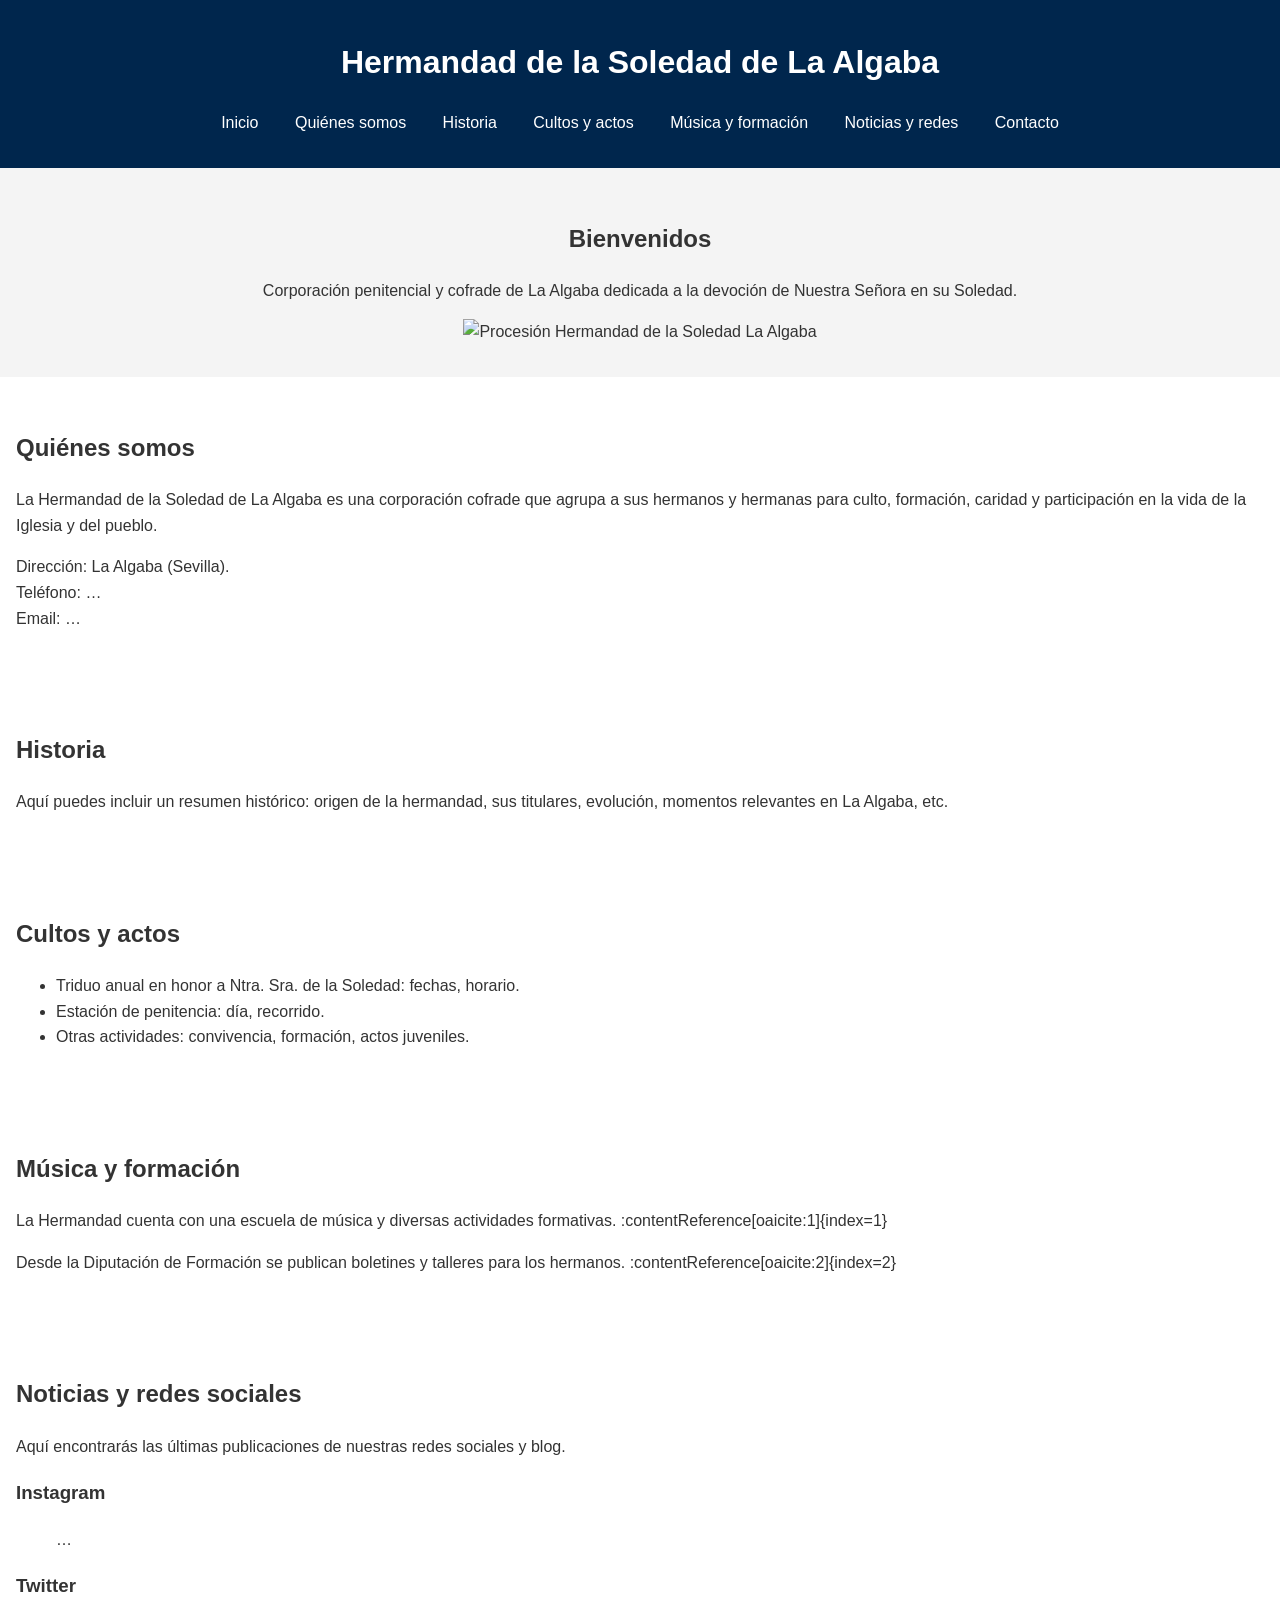
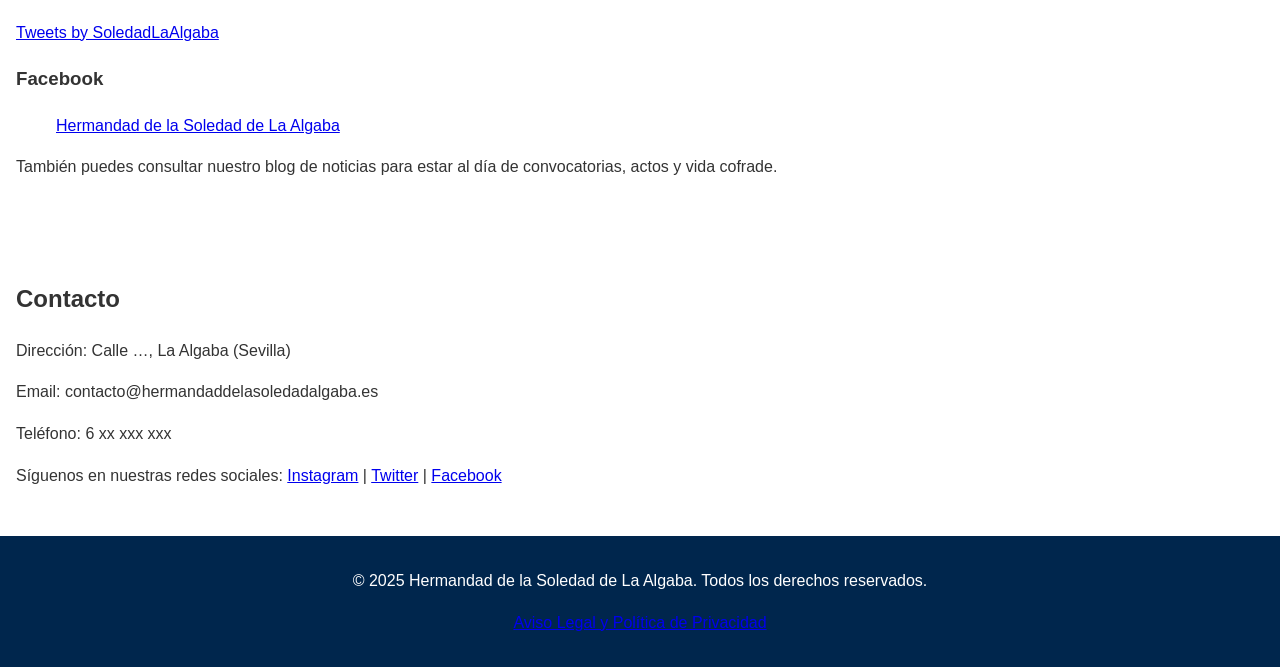
==== Web hermandad/index.html @ ee3588aa "Subo web" ====
<!DOCTYPE html>
<html lang="es">
<head>
  <meta charset="UTF-8">
  <meta name="viewport" content="width=device-width, initial-scale=1">
  <title>Hermandad de la Soledad de La Algaba</title>
  <link rel="stylesheet" href="css/style.css">
</head>
<body>
  <header class="site-header">
    <h1>Hermandad de la Soledad de La Algaba</h1>
    <nav>
      <ul>
        <li><a href="#inicio">Inicio</a></li>
        <li><a href="#quienes-somos">Quiénes somos</a></li>
        <li><a href="#historia">Historia</a></li>
        <li><a href="#cultos-actos">Cultos y actos</a></li>
        <li><a href="#musica-formacion">Música y formación</a></li>
        <li><a href="#noticias">Noticias y redes</a></li>
        <li><a href="#contacto">Contacto</a></li>
      </ul>
    </nav>
  </header>

  <section id="inicio" class="hero">
    <h2>Bienvenidos</h2>
    <p>Corporación penitencial y cofrade de La Algaba dedicada a la devoción de Nuestra Señora en su Soledad.</p>
    <div class="hero-image">
      <!-- Puedes usar una buena foto de la imagen o de la procesión -->
      <img src="imagen-hermandad.jpg" alt="Procesión Hermandad de la Soledad La Algaba">
    </div>
  </section>

  <section id="quienes-somos">
    <h2>Quiénes somos</h2>
    <p>La Hermandad de la Soledad de La Algaba es una corporación cofrade que agrupa a sus hermanos y hermanas para culto, formación, caridad y participación en la vida de la Iglesia y del pueblo.</p>
    <p>Dirección: La Algaba (Sevilla).<br>Teléfono: …<br>Email: …</p>
  </section>

  <section id="historia">
    <h2>Historia</h2>
    <p>Aquí puedes incluir un resumen histórico: origen de la hermandad, sus titulares, evolución, momentos relevantes en La Algaba, etc.</p>
  </section>

  <section id="cultos-actos">
    <h2>Cultos y actos</h2>
    <ul>
      <li>Triduo anual en honor a Ntra. Sra. de la Soledad: fechas, horario.</li>
      <li>Estación de penitencia: día, recorrido.</li>
      <li>Otras actividades: convivencia, formación, actos juveniles.</li>
    </ul>
  </section>

  <section id="musica-formacion">
    <h2>Música y formación</h2>
    <p>La Hermandad cuenta con una escuela de música y diversas actividades formativas. :contentReference[oaicite:1]{index=1}</p>
    <p>Desde la Diputación de Formación se publican boletines y talleres para los hermanos. :contentReference[oaicite:2]{index=2}</p>
  </section>

  <section id="noticias">
    <h2>Noticias y redes sociales</h2>
    <p>Aquí encontrarás las últimas publicaciones de nuestras redes sociales y blog.</p>
    <!-- Puedes incrustar un feed de Facebook, Instagram, Twitter -->
    <div class="social-feeds">
      <!-- Ejemplo de incrustación genérica -->
      <h3>Instagram</h3>
      <blockquote class="instagram-media" data-instgrm-permalink="https://www.instagram.com/…/">…</blockquote>
      <h3>Twitter</h3>
      <a class="twitter-timeline" href="https://twitter.com/SoledadLaAlgaba?ref_src=twsrc%5Etfw">Tweets by SoledadLaAlgaba</a>
      <h3>Facebook</h3>
      <div id="fb-root"></div>
      <div class="fb-page" data-href="https://www.facebook.com/…/" data-tabs="timeline" data-width="" data-height="" data-small-header="false" data-adapt-container-width="true" data-hide-cover="false" data-show-facepile="true"><blockquote cite="https://www.facebook.com/…/" class="fb-xfbml-parse-ignore"><a href="https://www.facebook.com/…/">Hermandad de la Soledad de La Algaba</a></blockquote></div>
    </div>
    <p>También puedes consultar nuestro blog de noticias para estar al día de convocatorias, actos y vida cofrade.</p>
  </section>

  <section id="contacto">
    <h2>Contacto</h2>
    <p>Dirección: Calle …, La Algaba (Sevilla)</p>
    <p>Email: contacto@hermandaddelasoledadalgaba.es</p>
    <p>Teléfono: 6 xx xxx xxx</p>
    <p>Síguenos en nuestras redes sociales: <a href="https://www.instagram.com/SoledadLaAlgaba">Instagram</a> | <a href="https://twitter.com/SoledadLaAlgaba">Twitter</a> | <a href="https://www.facebook.com/…">Facebook</a></p>
  </section>

  <footer class="site-footer">
    <p>© 2025 Hermandad de la Soledad de La Algaba. Todos los derechos reservados.</p>
    <p><a href="aviso-legal.html">Aviso Legal y Política de Privacidad</a></p>
  </footer>

  <script async src="https://platform.twitter.com/widgets.js" charset="utf-8"></script>
  <script async defer crossorigin="anonymous" src="https://connect.facebook.net/es_ES/sdk.js#xfbml=1&version=v16.0" nonce="…"></script>

</body>
</html>
---- Web hermandad/css/style.css ----
body {
  font-family: Arial, sans-serif;
  line-height: 1.6;
  margin: 0;
  padding: 0;
  color: #333;
}
.site-header {
  background: #00264d;
  color: white;
  padding: 1rem 0;
  text-align: center;
}
.site-header nav ul {
  list-style: none;
  padding: 0;
}
.site-header nav ul li {
  display: inline;
  margin: 0 1rem;
}
.site-header nav ul li a {
  color: white;
  text-decoration: none;
}
.hero {
  text-align: center;
  padding: 2rem 1rem;
  background: #f4f4f4;
}
.hero-image img {
  max-width: 100%;
  height: auto;
}
section {
  padding: 2rem 1rem;
}
.site-footer {
  background: #00264d;
  color: white;
  text-align: center;
  padding: 1rem;
}
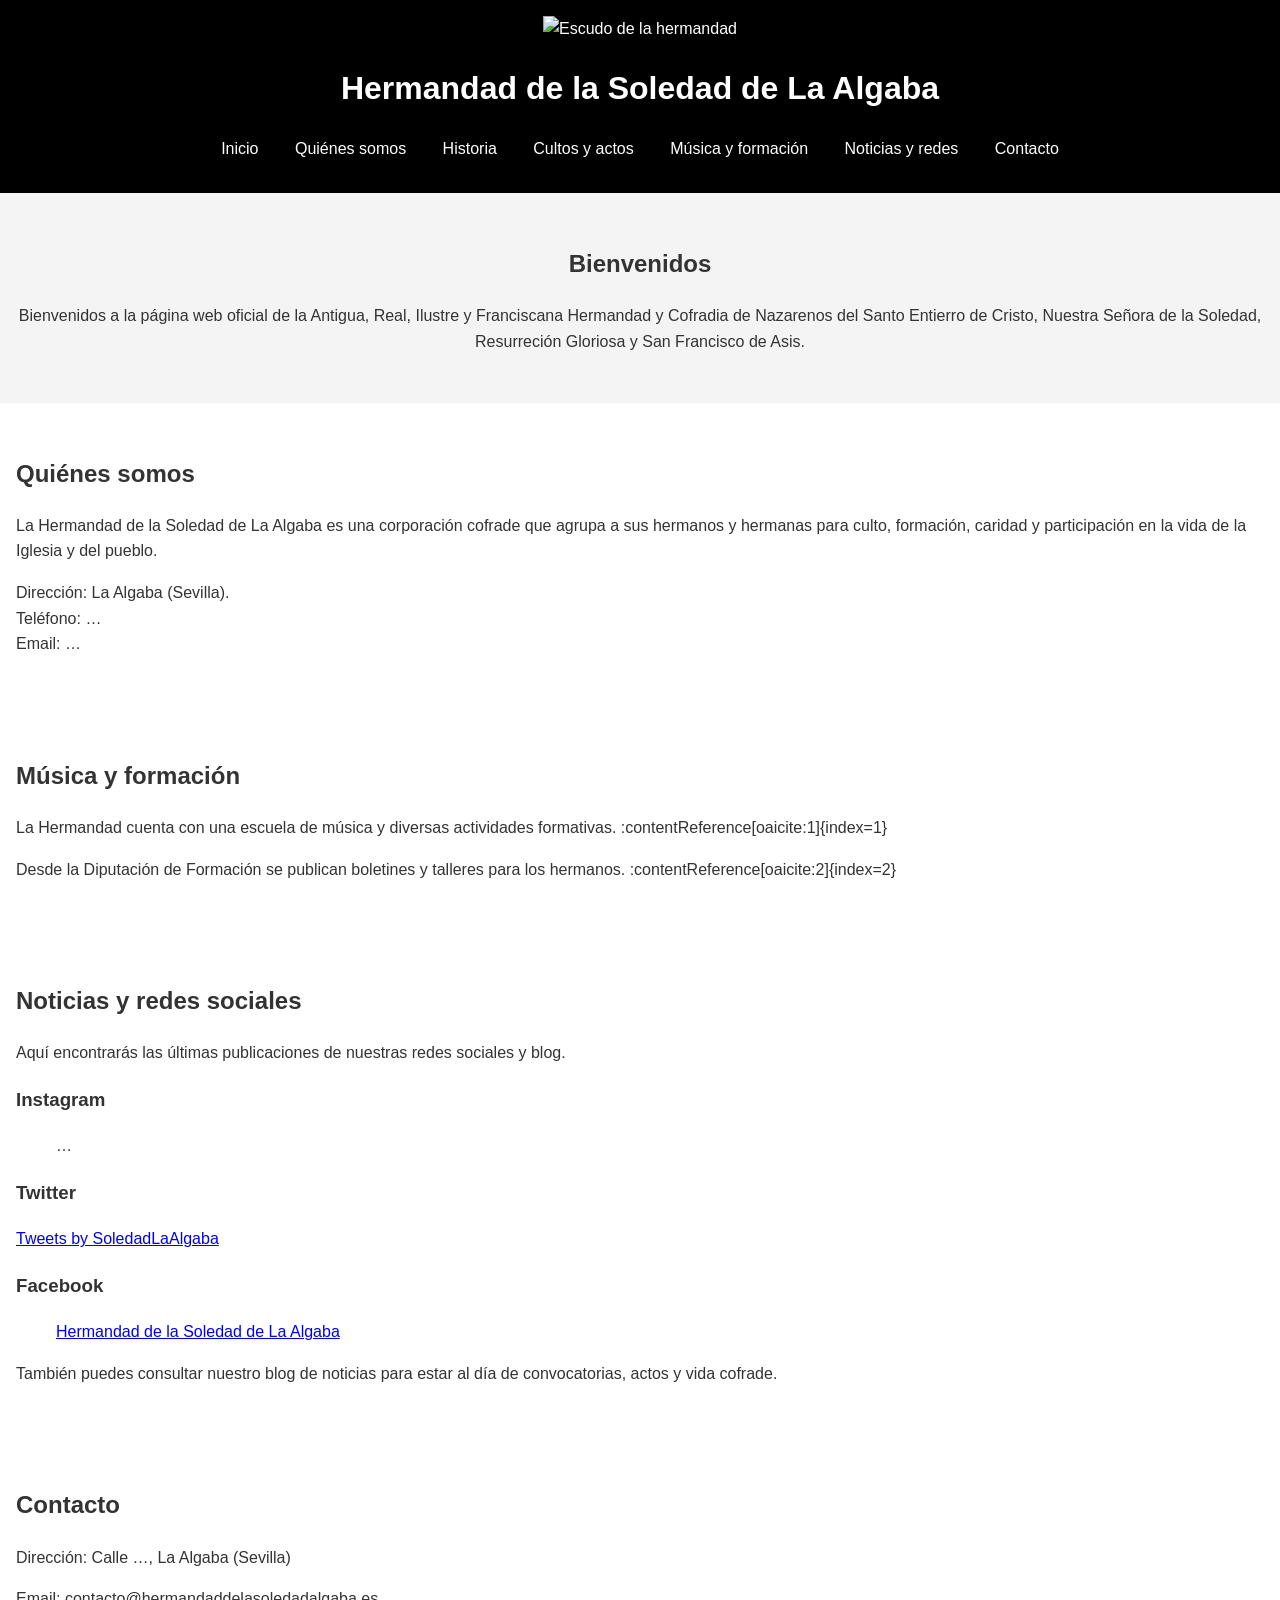
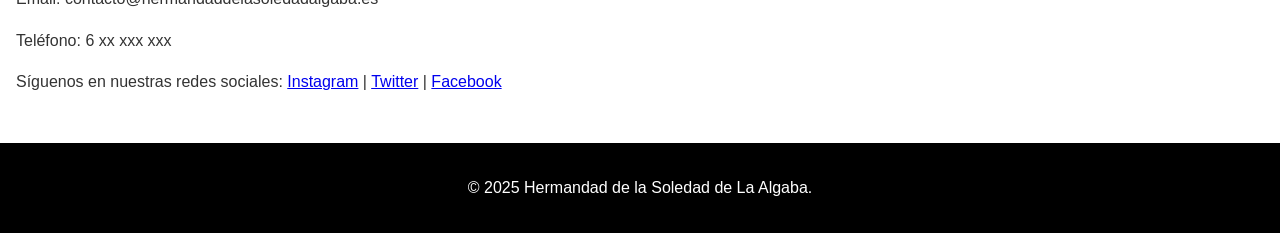
==== commit e9719ce3: "Subo web" ====
--- a/Web hermandad/index.html
+++ b/Web hermandad/index.html
@@ -8,13 +8,13 @@
 </head>
 <body>
   <header class="site-header">
-    <h1>Hermandad de la Soledad de La Algaba</h1>
+    <img src="images\Escudo.png" alt="Escudo de la hermandad" width="90" height="90"><h1>Hermandad de la Soledad de La Algaba</h1>
     <nav>
       <ul>
         <li><a href="#inicio">Inicio</a></li>
         <li><a href="#quienes-somos">Quiénes somos</a></li>
-        <li><a href="#historia">Historia</a></li>
-        <li><a href="#cultos-actos">Cultos y actos</a></li>
+        <li><a href="html/html1.html">Historia</a></li>
+        <li><a href="#html/html2.html">Cultos y actos</a></li>
         <li><a href="#musica-formacion">Música y formación</a></li>
         <li><a href="#noticias">Noticias y redes</a></li>
         <li><a href="#contacto">Contacto</a></li>
@@ -24,10 +24,8 @@
 
   <section id="inicio" class="hero">
     <h2>Bienvenidos</h2>
-    <p>Corporación penitencial y cofrade de La Algaba dedicada a la devoción de Nuestra Señora en su Soledad.</p>
+    <p>Bienvenidos a la página web oficial de la Antigua, Real, Ilustre y Franciscana Hermandad y Cofradia de Nazarenos del Santo Entierro de Cristo, Nuestra Señora de la Soledad, Resurreción Gloriosa y San Francisco de Asis.</p>
     <div class="hero-image">
-      <!-- Puedes usar una buena foto de la imagen o de la procesión -->
-      <img src="imagen-hermandad.jpg" alt="Procesión Hermandad de la Soledad La Algaba">
     </div>
   </section>
 
@@ -36,21 +34,6 @@
     <p>La Hermandad de la Soledad de La Algaba es una corporación cofrade que agrupa a sus hermanos y hermanas para culto, formación, caridad y participación en la vida de la Iglesia y del pueblo.</p>
     <p>Dirección: La Algaba (Sevilla).<br>Teléfono: …<br>Email: …</p>
   </section>
-
-  <section id="historia">
-    <h2>Historia</h2>
-    <p>Aquí puedes incluir un resumen histórico: origen de la hermandad, sus titulares, evolución, momentos relevantes en La Algaba, etc.</p>
-  </section>
-
-  <section id="cultos-actos">
-    <h2>Cultos y actos</h2>
-    <ul>
-      <li>Triduo anual en honor a Ntra. Sra. de la Soledad: fechas, horario.</li>
-      <li>Estación de penitencia: día, recorrido.</li>
-      <li>Otras actividades: convivencia, formación, actos juveniles.</li>
-    </ul>
-  </section>
-
   <section id="musica-formacion">
     <h2>Música y formación</h2>
     <p>La Hermandad cuenta con una escuela de música y diversas actividades formativas. :contentReference[oaicite:1]{index=1}</p>
@@ -83,8 +66,7 @@
   </section>
 
   <footer class="site-footer">
-    <p>© 2025 Hermandad de la Soledad de La Algaba. Todos los derechos reservados.</p>
-    <p><a href="aviso-legal.html">Aviso Legal y Política de Privacidad</a></p>
+    <p>© 2025 Hermandad de la Soledad de La Algaba.</p>
   </footer>
 
   <script async src="https://platform.twitter.com/widgets.js" charset="utf-8"></script>
--- a/Web hermandad/css/style.css
+++ b/Web hermandad/css/style.css
@@ -6,7 +6,7 @@
   color: #333;
 }
 .site-header {
-  background: #00264d;
+  background: #000000;
   color: white;
   padding: 1rem 0;
   text-align: center;
@@ -36,8 +36,9 @@
   padding: 2rem 1rem;
 }
 .site-footer {
-  background: #00264d;
+  background: #000000;
   color: white;
   text-align: center;
   padding: 1rem;
 }
+
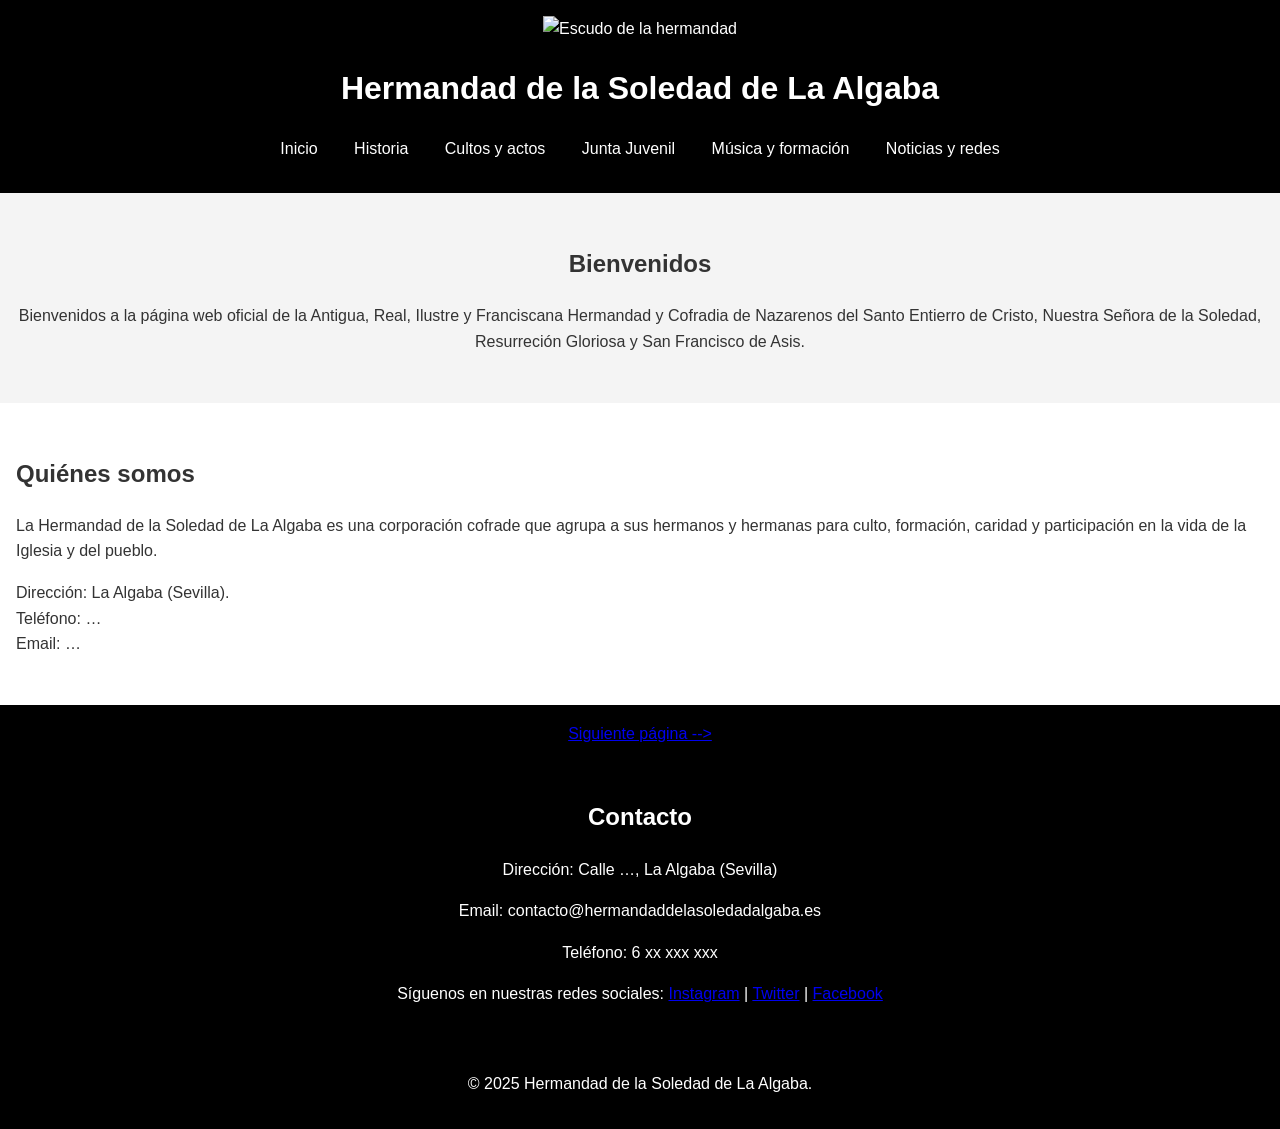
==== commit 26e3a10c: "Subo web" ====
--- a/Web hermandad/index.html
+++ b/Web hermandad/index.html
@@ -12,12 +12,11 @@
     <nav>
       <ul>
         <li><a href="#inicio">Inicio</a></li>
-        <li><a href="#quienes-somos">Quiénes somos</a></li>
         <li><a href="html/html1.html">Historia</a></li>
-        <li><a href="#html/html2.html">Cultos y actos</a></li>
-        <li><a href="#musica-formacion">Música y formación</a></li>
-        <li><a href="#noticias">Noticias y redes</a></li>
-        <li><a href="#contacto">Contacto</a></li>
+        <li><a href="html/html2.html">Cultos y actos</a></li>
+		<li><a href="html/html3.html">Junta Juvenil</a></li>
+        <li><a href="html/html4.html">Música y formación</a></li>
+        <li><a href="html/html5.html">Noticias y redes</a></li>
       </ul>
     </nav>
   </header>
@@ -34,29 +33,8 @@
     <p>La Hermandad de la Soledad de La Algaba es una corporación cofrade que agrupa a sus hermanos y hermanas para culto, formación, caridad y participación en la vida de la Iglesia y del pueblo.</p>
     <p>Dirección: La Algaba (Sevilla).<br>Teléfono: …<br>Email: …</p>
   </section>
-  <section id="musica-formacion">
-    <h2>Música y formación</h2>
-    <p>La Hermandad cuenta con una escuela de música y diversas actividades formativas. :contentReference[oaicite:1]{index=1}</p>
-    <p>Desde la Diputación de Formación se publican boletines y talleres para los hermanos. :contentReference[oaicite:2]{index=2}</p>
-  </section>
-
-  <section id="noticias">
-    <h2>Noticias y redes sociales</h2>
-    <p>Aquí encontrarás las últimas publicaciones de nuestras redes sociales y blog.</p>
-    <!-- Puedes incrustar un feed de Facebook, Instagram, Twitter -->
-    <div class="social-feeds">
-      <!-- Ejemplo de incrustación genérica -->
-      <h3>Instagram</h3>
-      <blockquote class="instagram-media" data-instgrm-permalink="https://www.instagram.com/…/">…</blockquote>
-      <h3>Twitter</h3>
-      <a class="twitter-timeline" href="https://twitter.com/SoledadLaAlgaba?ref_src=twsrc%5Etfw">Tweets by SoledadLaAlgaba</a>
-      <h3>Facebook</h3>
-      <div id="fb-root"></div>
-      <div class="fb-page" data-href="https://www.facebook.com/…/" data-tabs="timeline" data-width="" data-height="" data-small-header="false" data-adapt-container-width="true" data-hide-cover="false" data-show-facepile="true"><blockquote cite="https://www.facebook.com/…/" class="fb-xfbml-parse-ignore"><a href="https://www.facebook.com/…/">Hermandad de la Soledad de La Algaba</a></blockquote></div>
-    </div>
-    <p>También puedes consultar nuestro blog de noticias para estar al día de convocatorias, actos y vida cofrade.</p>
-  </section>
-
+  <footer class="site-footer">
+  <a href="html\html1.html">Siguiente página --></a>
   <section id="contacto">
     <h2>Contacto</h2>
     <p>Dirección: Calle …, La Algaba (Sevilla)</p>
@@ -64,8 +42,6 @@
     <p>Teléfono: 6 xx xxx xxx</p>
     <p>Síguenos en nuestras redes sociales: <a href="https://www.instagram.com/SoledadLaAlgaba">Instagram</a> | <a href="https://twitter.com/SoledadLaAlgaba">Twitter</a> | <a href="https://www.facebook.com/…">Facebook</a></p>
   </section>
-
-  <footer class="site-footer">
     <p>© 2025 Hermandad de la Soledad de La Algaba.</p>
   </footer>
 
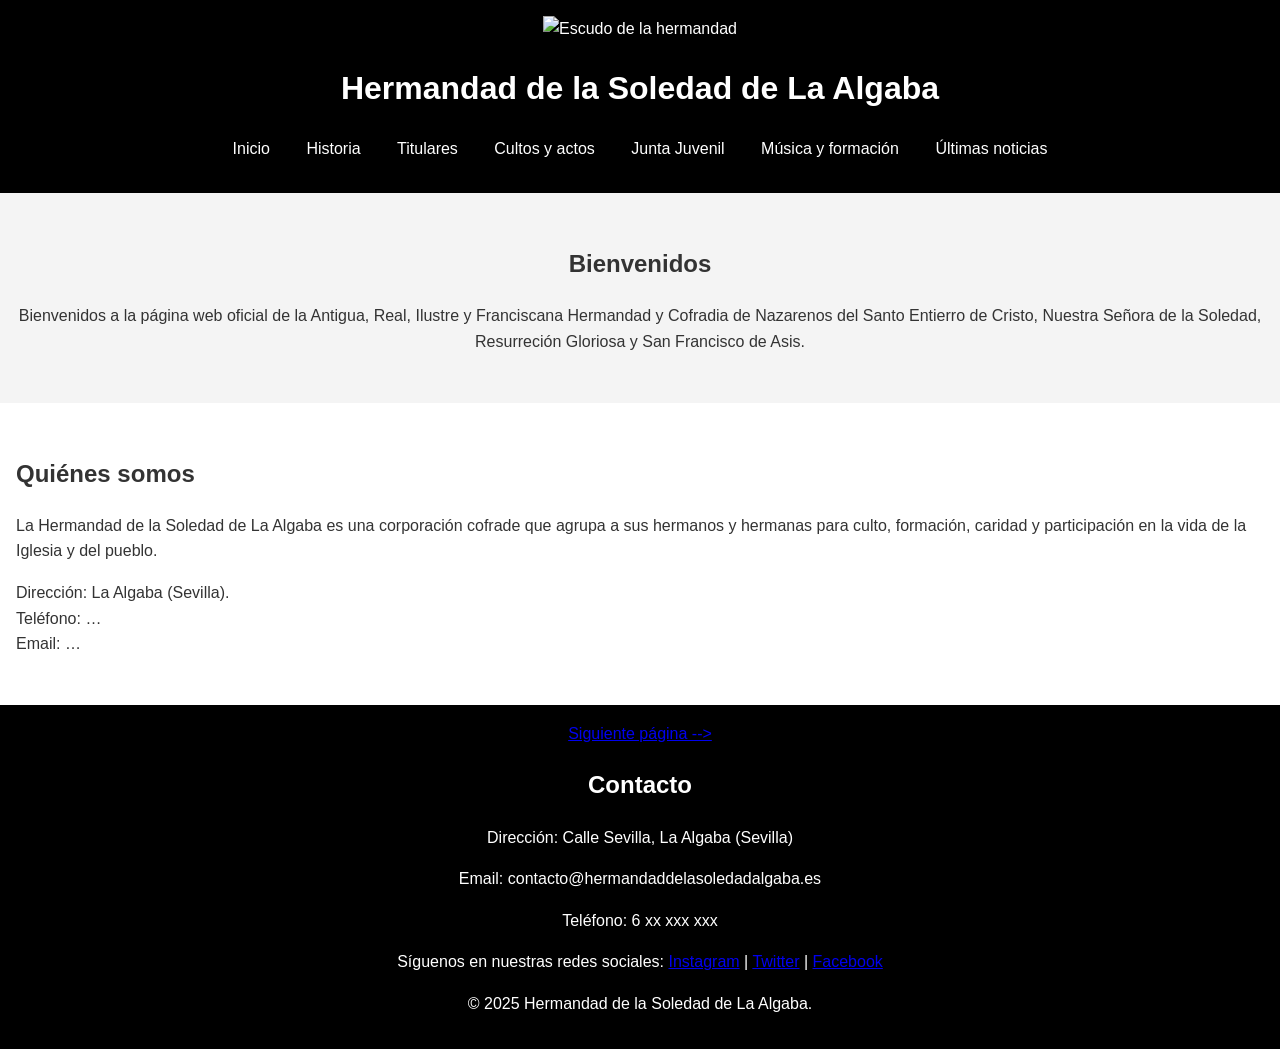
==== commit 53c81532: "Subo web" ====
--- a/Web hermandad/index.html
+++ b/Web hermandad/index.html
@@ -8,15 +8,16 @@
 </head>
 <body>
   <header class="site-header">
-    <img src="images\Escudo.png" alt="Escudo de la hermandad" width="90" height="90"><h1>Hermandad de la Soledad de La Algaba</h1>
+    <img src="images\Escudo2.png" alt="Escudo de la hermandad" width="90" height="90"><h1>Hermandad de la Soledad de La Algaba</h1>
     <nav>
       <ul>
         <li><a href="#inicio">Inicio</a></li>
         <li><a href="html/html1.html">Historia</a></li>
-        <li><a href="html/html2.html">Cultos y actos</a></li>
-		<li><a href="html/html3.html">Junta Juvenil</a></li>
-        <li><a href="html/html4.html">Música y formación</a></li>
-        <li><a href="html/html5.html">Noticias y redes</a></li>
+		<li><a href="html/html2.html">Titulares</a></li>
+        <li><a href="html/html3.html">Cultos y actos</a></li>
+		<li><a href="html/html4.html">Junta Juvenil</a></li>
+        <li><a href="html/html5.html">Música y formación</a></li>
+        <li><a href="html/html6.html">Últimas noticias</a></li>
       </ul>
     </nav>
   </header>
@@ -34,14 +35,12 @@
     <p>Dirección: La Algaba (Sevilla).<br>Teléfono: …<br>Email: …</p>
   </section>
   <footer class="site-footer">
-  <a href="html\html1.html">Siguiente página --></a>
-  <section id="contacto">
+  <div><a href="html\html1.html">Siguiente página --></a></div>
     <h2>Contacto</h2>
-    <p>Dirección: Calle …, La Algaba (Sevilla)</p>
+    <p>Dirección: Calle Sevilla, La Algaba (Sevilla)</p>
     <p>Email: contacto@hermandaddelasoledadalgaba.es</p>
     <p>Teléfono: 6 xx xxx xxx</p>
     <p>Síguenos en nuestras redes sociales: <a href="https://www.instagram.com/SoledadLaAlgaba">Instagram</a> | <a href="https://twitter.com/SoledadLaAlgaba">Twitter</a> | <a href="https://www.facebook.com/…">Facebook</a></p>
-  </section>
     <p>© 2025 Hermandad de la Soledad de La Algaba.</p>
   </footer>
 
--- a/Web hermandad/css/style.css
+++ b/Web hermandad/css/style.css
@@ -42,3 +42,4 @@
   padding: 1rem;
 }
 
+
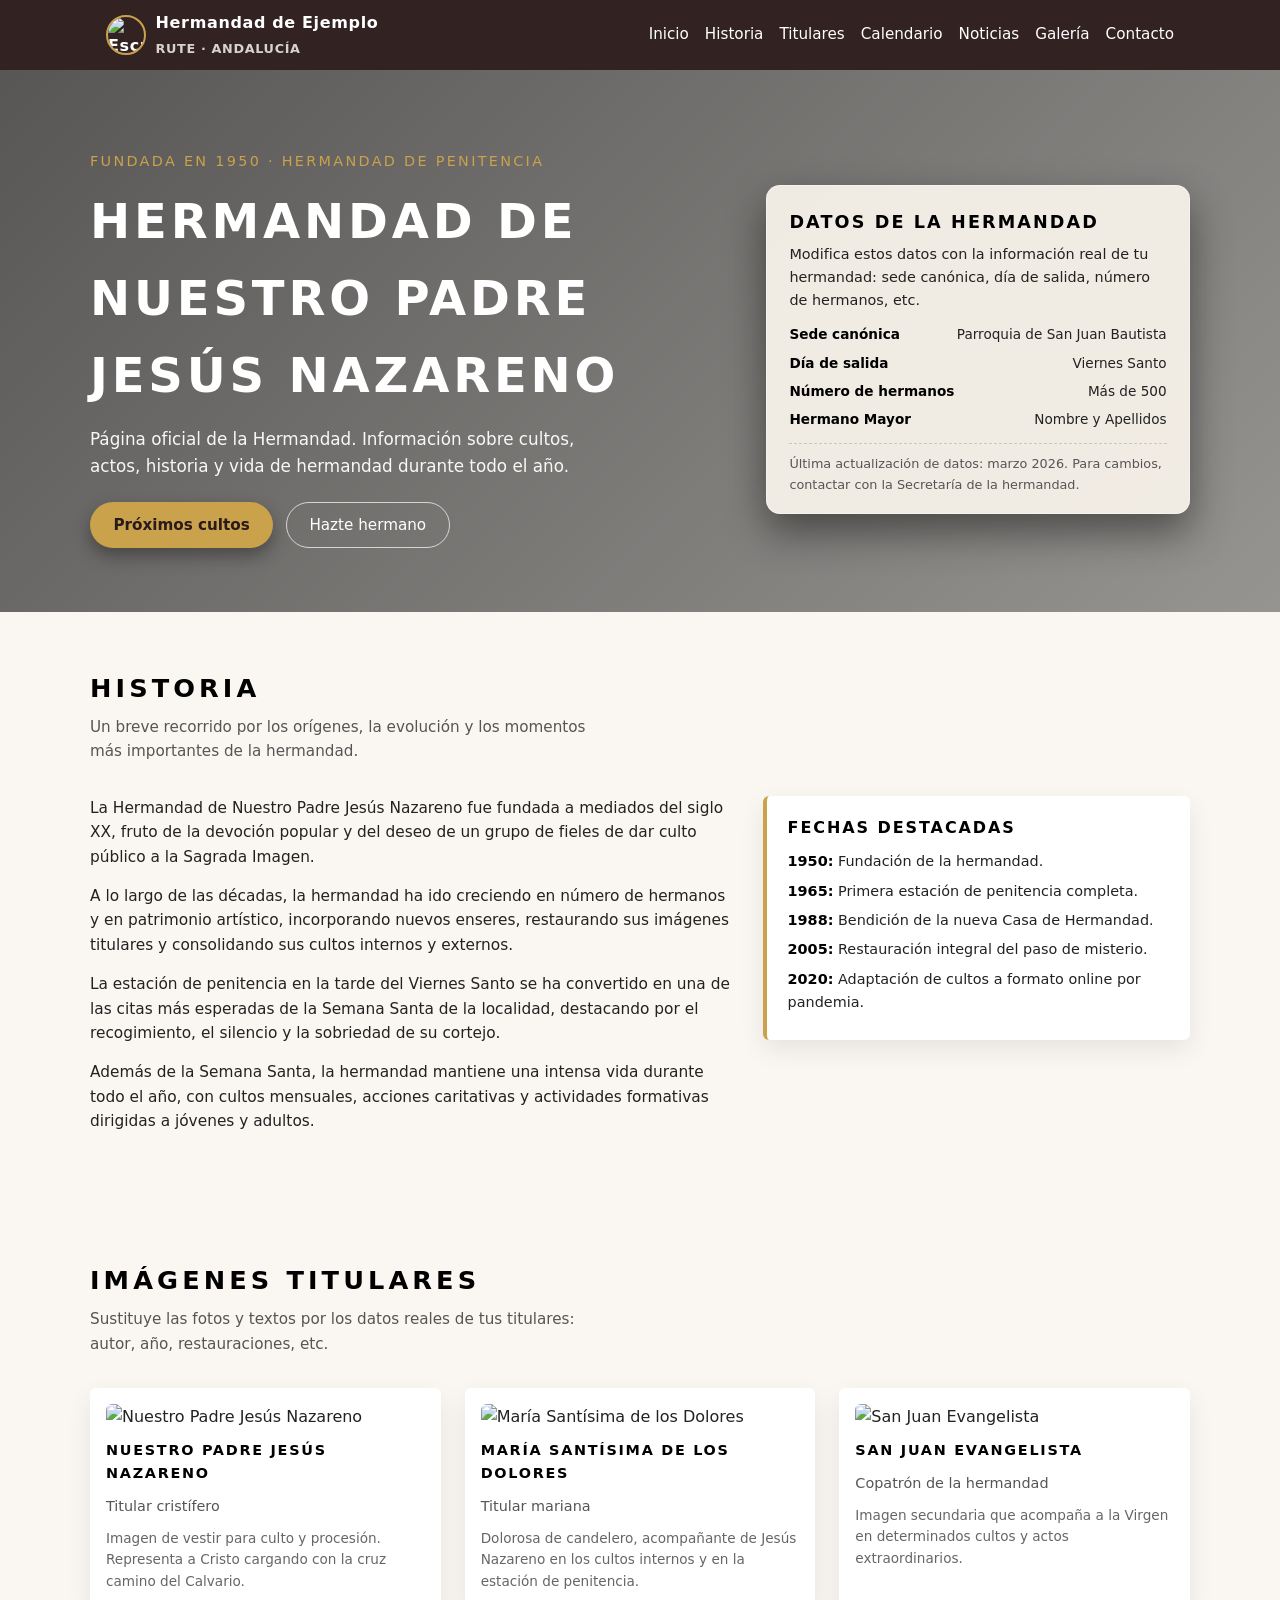
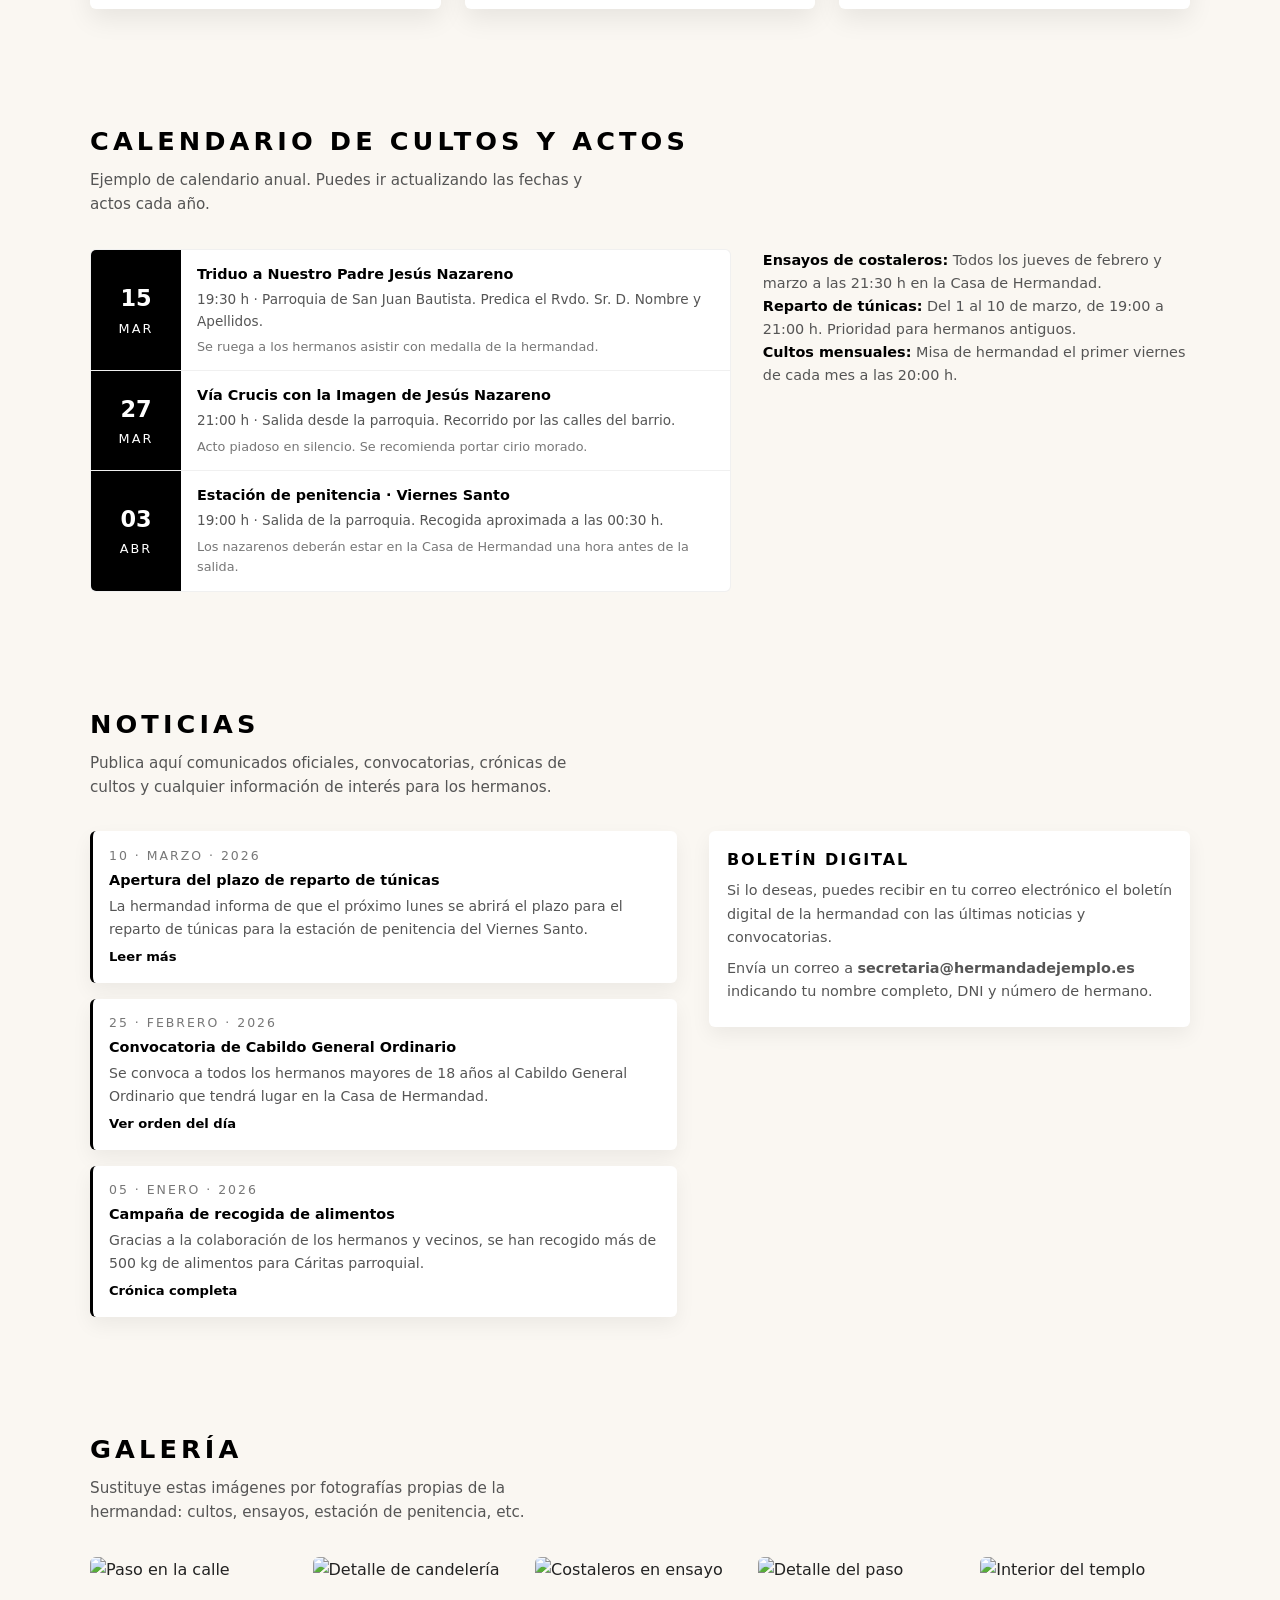
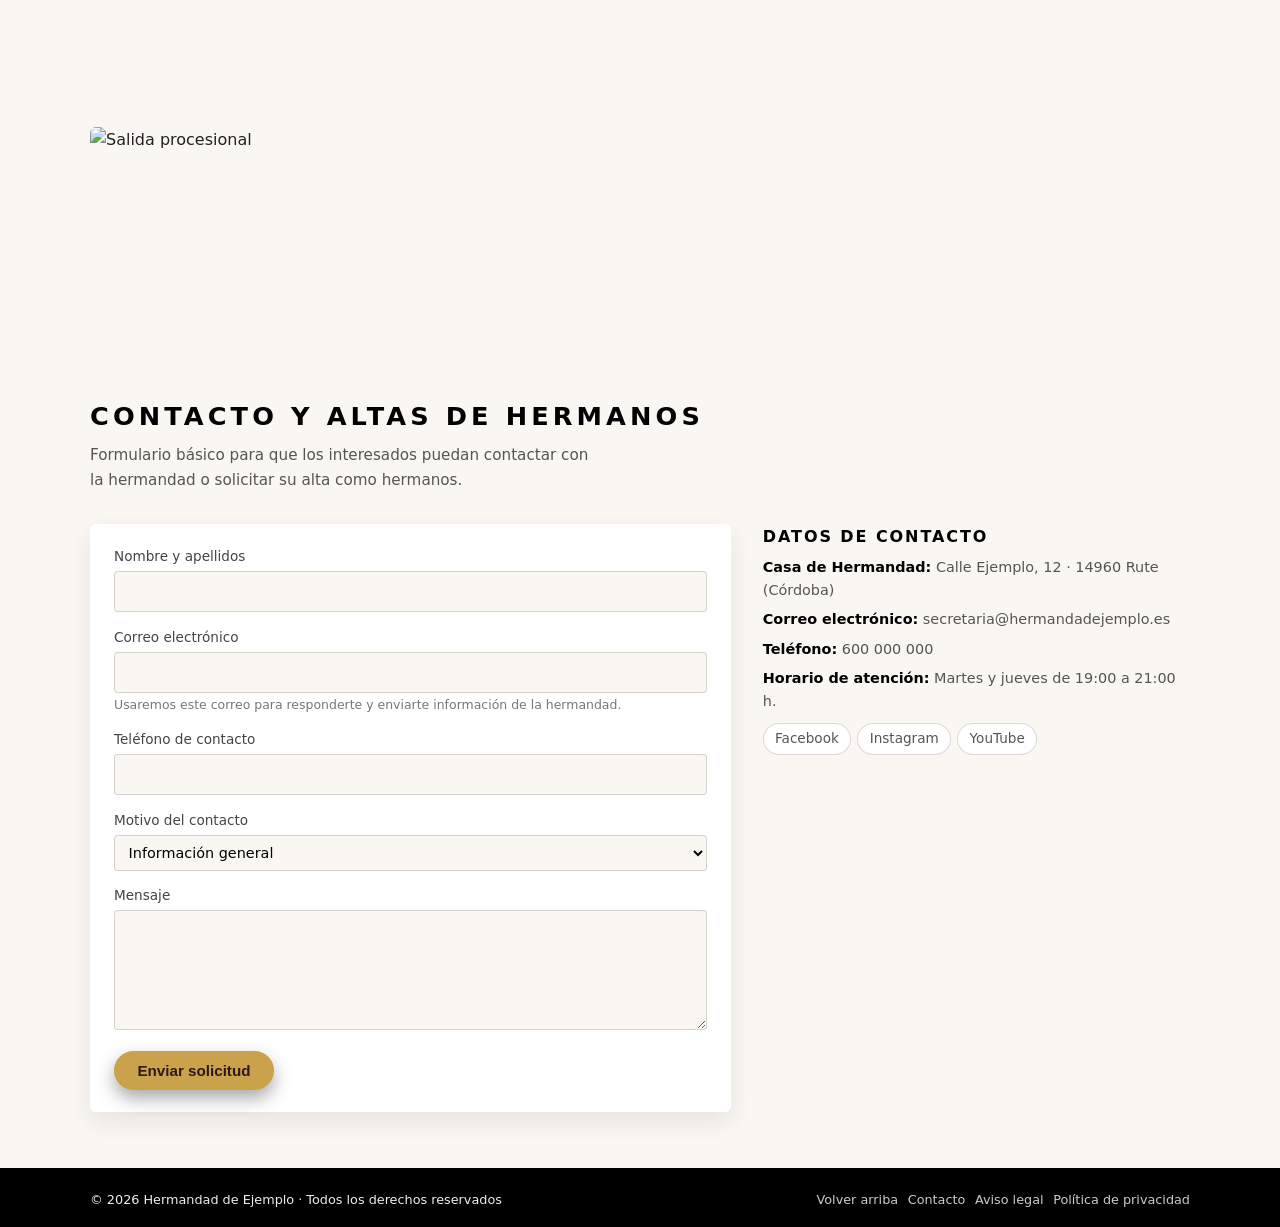
==== commit 82bb10a4: "Web hermandad" ====
--- a/Web hermandad/index.html
+++ b/Web hermandad/index.html
@@ -1,51 +1,449 @@
 <!DOCTYPE html>
 <html lang="es">
 <head>
-  <meta charset="UTF-8">
-  <meta name="viewport" content="width=device-width, initial-scale=1">
-  <title>Hermandad de la Soledad de La Algaba</title>
+  <meta charset="UTF-8" />
+  <title>Hermandad de Ejemplo</title>
+  <meta name="viewport" content="width=device-width, initial-scale=1" />
+  <meta name="description" content="Página oficial de la Hermandad de Ejemplo" />
   <link rel="stylesheet" href="css/style.css">
 </head>
 <body>
-  <header class="site-header">
-    <img src="images\Escudo2.png" alt="Escudo de la hermandad" width="90" height="90"><h1>Hermandad de la Soledad de La Algaba</h1>
-    <nav>
-      <ul>
-        <li><a href="#inicio">Inicio</a></li>
-        <li><a href="html/html1.html">Historia</a></li>
-		<li><a href="html/html2.html">Titulares</a></li>
-        <li><a href="html/html3.html">Cultos y actos</a></li>
-		<li><a href="html/html4.html">Junta Juvenil</a></li>
-        <li><a href="html/html5.html">Música y formación</a></li>
-        <li><a href="html/html6.html">Últimas noticias</a></li>
-      </ul>
+  <!-- CABECERA -->
+  <header>
+    <nav class="nav">
+      <div class="nav-logo">
+        <!-- Sustituye la imagen por el escudo de la hermandad -->
+        <img
+          src="https://images.pexels.com/photos/220444/pexels-photo-220444.jpeg?auto=compress&cs=tinysrgb&w=400"
+          alt="Escudo Hermandad"
+        />
+        <div>
+          <div>Hermandad de Ejemplo</div>
+          <span>Rute · Andalucía</span>
+        </div>
+      </div>
+      <div class="nav-links" id="navLinks">
+        <a href="#inicio">Inicio</a>
+        <a href="#historia">Historia</a>
+        <a href="#titulares">Titulares</a>
+        <a href="#calendario">Calendario</a>
+        <a href="#noticias">Noticias</a>
+        <a href="#galeria">Galería</a>
+        <a href="#contacto">Contacto</a>
+      </div>
+      <button class="nav-toggle" id="navToggle" aria-label="Abrir menú">
+        <span></span><span></span><span></span>
+      </button>
     </nav>
   </header>
 
-  <section id="inicio" class="hero">
-    <h2>Bienvenidos</h2>
-    <p>Bienvenidos a la página web oficial de la Antigua, Real, Ilustre y Franciscana Hermandad y Cofradia de Nazarenos del Santo Entierro de Cristo, Nuestra Señora de la Soledad, Resurreción Gloriosa y San Francisco de Asis.</p>
-    <div class="hero-image">
+  <!-- HERO -->
+  <main id="inicio">
+    <section class="hero">
+      <div class="hero-inner">
+        <div>
+          <div class="hero-meta">Fundada en 1950 · Hermandad de Penitencia</div>
+          <h1 class="hero-title">Hermandad de Nuestro Padre Jesús Nazareno</h1>
+          <p class="hero-subtitle">
+            Página oficial de la Hermandad. Información sobre cultos, actos, historia y vida de hermandad
+            durante todo el año.
+          </p>
+          <div class="hero-buttons">
+            <a href="#calendario" class="btn btn-primary">
+              Próximos cultos
+            </a>
+            <a href="#contacto" class="btn btn-outline">
+              Hazte hermano
+            </a>
+          </div>
+        </div>
+        <aside class="hero-card" aria-label="Datos principales de la hermandad">
+          <h3>Datos de la hermandad</h3>
+          <p>
+            Modifica estos datos con la información real de tu hermandad: sede canónica, día de salida,
+            número de hermanos, etc.
+          </p>
+          <div class="hero-card-row">
+            <div class="hero-card-label">Sede canónica</div>
+            <div class="hero-card-value">Parroquia de San Juan Bautista</div>
+          </div>
+          <div class="hero-card-row">
+            <div class="hero-card-label">Día de salida</div>
+            <div class="hero-card-value">Viernes Santo</div>
+          </div>
+          <div class="hero-card-row">
+            <div class="hero-card-label">Número de hermanos</div>
+            <div class="hero-card-value">Más de 500</div>
+          </div>
+          <div class="hero-card-row">
+            <div class="hero-card-label">Hermano Mayor</div>
+            <div class="hero-card-value">Nombre y Apellidos</div>
+          </div>
+          <div class="hero-card-footer">
+            Última actualización de datos: marzo 2026. Para cambios, contactar con la Secretaría de la
+            hermandad.
+          </div>
+        </aside>
+      </div>
+    </section>
+
+    <!-- HISTORIA -->
+    <section id="historia">
+      <div class="section-inner">
+        <h2 class="section-title">Historia</h2>
+        <p class="section-subtitle">
+          Un breve recorrido por los orígenes, la evolución y los momentos más importantes de la hermandad.
+        </p>
+        <div class="historia-grid">
+          <div class="historia-text">
+            <p>
+              La Hermandad de Nuestro Padre Jesús Nazareno fue fundada a mediados del siglo XX, fruto de la
+              devoción popular y del deseo de un grupo de fieles de dar culto público a la Sagrada Imagen.
+            </p>
+            <p>
+              A lo largo de las décadas, la hermandad ha ido creciendo en número de hermanos y en patrimonio
+              artístico, incorporando nuevos enseres, restaurando sus imágenes titulares y consolidando sus
+              cultos internos y externos.
+            </p>
+            <p>
+              La estación de penitencia en la tarde del Viernes Santo se ha convertido en una de las citas
+              más esperadas de la Semana Santa de la localidad, destacando por el recogimiento, el silencio
+              y la sobriedad de su cortejo.
+            </p>
+            <p>
+              Además de la Semana Santa, la hermandad mantiene una intensa vida durante todo el año, con
+              cultos mensuales, acciones caritativas y actividades formativas dirigidas a jóvenes y adultos.
+            </p>
+          </div>
+          <aside class="historia-datos">
+            <h3>Fechas destacadas</h3>
+            <ul>
+              <li><span>1950:</span> Fundación de la hermandad.</li>
+              <li><span>1965:</span> Primera estación de penitencia completa.</li>
+              <li><span>1988:</span> Bendición de la nueva Casa de Hermandad.</li>
+              <li><span>2005:</span> Restauración integral del paso de misterio.</li>
+              <li><span>2020:</span> Adaptación de cultos a formato online por pandemia.</li>
+            </ul>
+          </aside>
+        </div>
+      </div>
+    </section>
+
+    <!-- TITULARES -->
+    <section id="titulares">
+      <div class="section-inner">
+        <h2 class="section-title">Imágenes titulares</h2>
+        <p class="section-subtitle">
+          Sustituye las fotos y textos por los datos reales de tus titulares: autor, año, restauraciones,
+          etc.
+        </p>
+        <div class="titulares-grid">
+          <article class="titular-card">
+            <div class="titular-imagen">
+              <img
+                src="https://images.pexels.com/photos/2083155/pexels-photo-2083155.jpeg?auto=compress&cs=tinysrgb&w=800"
+                alt="Nuestro Padre Jesús Nazareno"
+              />
+            </div>
+            <div class="titular-nombre">Nuestro Padre Jesús Nazareno</div>
+            <div class="titular-titulo">Titular cristífero</div>
+            <p class="titular-detalle">
+              Imagen de vestir para culto y procesión. Representa a Cristo cargando con la cruz camino del
+              Calvario.
+            </p>
+          </article>
+
+          <article class="titular-card">
+            <div class="titular-imagen">
+              <img
+                src="https://images.pexels.com/photos/2083157/pexels-photo-2083157.jpeg?auto=compress&cs=tinysrgb&w=800"
+                alt="María Santísima de los Dolores"
+              />
+            </div>
+            <div class="titular-nombre">María Santísima de los Dolores</div>
+            <div class="titular-titulo">Titular mariana</div>
+            <p class="titular-detalle">
+              Dolorosa de candelero, acompañante de Jesús Nazareno en los cultos internos y en la estación de
+              penitencia.
+            </p>
+          </article>
+
+          <article class="titular-card">
+            <div class="titular-imagen">
+              <img
+                src="https://images.pexels.com/photos/2083156/pexels-photo-2083156.jpeg?auto=compress&cs=tinysrgb&w=800"
+                alt="San Juan Evangelista"
+              />
+            </div>
+            <div class="titular-nombre">San Juan Evangelista</div>
+            <div class="titular-titulo">Copatrón de la hermandad</div>
+            <p class="titular-detalle">
+              Imagen secundaria que acompaña a la Virgen en determinados cultos y actos extraordinarios.
+            </p>
+          </article>
+        </div>
+      </div>
+    </section>
+
+    <!-- CALENDARIO -->
+    <section id="calendario">
+      <div class="section-inner">
+        <h2 class="section-title">Calendario de cultos y actos</h2>
+        <p class="section-subtitle">
+          Ejemplo de calendario anual. Puedes ir actualizando las fechas y actos cada año.
+        </p>
+        <div class="calendario-grid">
+          <ul class="calendario-lista">
+            <li class="calendario-item">
+              <div class="calendario-fecha">
+                <div class="calendario-fecha-dia">15</div>
+                <div class="calendario-fecha-mes">Mar</div>
+              </div>
+              <div class="calendario-contenido">
+                <div class="calendario-titulo">Triduo a Nuestro Padre Jesús Nazareno</div>
+                <div class="calendario-detalle">
+                  19:30 h · Parroquia de San Juan Bautista. Predica el Rvdo. Sr. D. Nombre y Apellidos.
+                </div>
+                <div class="calendario-nota">
+                  Se ruega a los hermanos asistir con medalla de la hermandad.
+                </div>
+              </div>
+            </li>
+            <li class="calendario-item">
+              <div class="calendario-fecha">
+                <div class="calendario-fecha-dia">27</div>
+                <div class="calendario-fecha-mes">Mar</div>
+              </div>
+              <div class="calendario-contenido">
+                <div class="calendario-titulo">Vía Crucis con la Imagen de Jesús Nazareno</div>
+                <div class="calendario-detalle">
+                  21:00 h · Salida desde la parroquia. Recorrido por las calles del barrio.
+                </div>
+                <div class="calendario-nota">
+                  Acto piadoso en silencio. Se recomienda portar cirio morado.
+                </div>
+              </div>
+            </li>
+            <li class="calendario-item">
+              <div class="calendario-fecha">
+                <div class="calendario-fecha-dia">03</div>
+                <div class="calendario-fecha-mes">Abr</div>
+              </div>
+              <div class="calendario-contenido">
+                <div class="calendario-titulo">Estación de penitencia · Viernes Santo</div>
+                <div class="calendario-detalle">
+                  19:00 h · Salida de la parroquia. Recogida aproximada a las 00:30 h.
+                </div>
+                <div class="calendario-nota">
+                  Los nazarenos deberán estar en la Casa de Hermandad una hora antes de la salida.
+                </div>
+              </div>
+            </li>
+          </ul>
+          <div class="calendario-info">
+            <p>
+              <strong>Ensayos de costaleros:</strong> Todos los jueves de febrero y marzo a las 21:30 h en la
+              Casa de Hermandad.
+            </p>
+            <p>
+              <strong>Reparto de túnicas:</strong> Del 1 al 10 de marzo, de 19:00 a 21:00 h. Prioridad para
+              hermanos antiguos.
+            </p>
+            <p>
+              <strong>Cultos mensuales:</strong> Misa de hermandad el primer viernes de cada mes a las 20:00 h.
+            </p>
+          </div>
+        </div>
+      </div>
+    </section>
+
+    <!-- NOTICIAS -->
+    <section id="noticias">
+      <div class="section-inner">
+        <h2 class="section-title">Noticias</h2>
+        <p class="section-subtitle">
+          Publica aquí comunicados oficiales, convocatorias, crónicas de cultos y cualquier información de
+          interés para los hermanos.
+        </p>
+        <div class="noticias-grid">
+          <div class="noticias-lista">
+            <article class="noticia">
+              <div class="noticia-fecha">10 · marzo · 2026</div>
+              <div class="noticia-titulo">Apertura del plazo de reparto de túnicas</div>
+              <p class="noticia-resumen">
+                La hermandad informa de que el próximo lunes se abrirá el plazo para el reparto de túnicas
+                para la estación de penitencia del Viernes Santo.
+              </p>
+              <a href="#" class="noticia-enlace">Leer más</a>
+            </article>
+
+            <article class="noticia">
+              <div class="noticia-fecha">25 · febrero · 2026</div>
+              <div class="noticia-titulo">Convocatoria de Cabildo General Ordinario</div>
+              <p class="noticia-resumen">
+                Se convoca a todos los hermanos mayores de 18 años al Cabildo General Ordinario que tendrá
+                lugar en la Casa de Hermandad.
+              </p>
+              <a href="#" class="noticia-enlace">Ver orden del día</a>
+            </article>
+
+            <article class="noticia">
+              <div class="noticia-fecha">05 · enero · 2026</div>
+              <div class="noticia-titulo">Campaña de recogida de alimentos</div>
+              <p class="noticia-resumen">
+                Gracias a la colaboración de los hermanos y vecinos, se han recogido más de 500 kg de
+                alimentos para Cáritas parroquial.
+              </p>
+              <a href="#" class="noticia-enlace">Crónica completa</a>
+            </article>
+          </div>
+          <aside class="noticias-lateral">
+            <h3>Boletín digital</h3>
+            <p>
+              Si lo deseas, puedes recibir en tu correo electrónico el boletín digital de la hermandad con
+              las últimas noticias y convocatorias.
+            </p>
+            <p>
+              Envía un correo a <strong>secretaria@hermandadejemplo.es</strong> indicando tu nombre completo,
+              DNI y número de hermano.
+            </p>
+          </aside>
+        </div>
+      </div>
+    </section>
+
+    <!-- GALERÍA -->
+    <section id="galeria">
+      <div class="section-inner">
+        <h2 class="section-title">Galería</h2>
+        <p class="section-subtitle">
+          Sustituye estas imágenes por fotografías propias de la hermandad: cultos, ensayos, estación de
+          penitencia, etc.
+        </p>
+        <div class="galeria-grid">
+          <div class="galeria-item">
+            <img
+              src="https://images.pexels.com/photos/2083158/pexels-photo-2083158.jpeg?auto=compress&cs=tinysrgb&w=800"
+              alt="Paso en la calle"
+            />
+          </div>
+          <div class="galeria-item">
+            <img
+              src="https://images.pexels.com/photos/2083159/pexels-photo-2083159.jpeg?auto=compress&cs=tinysrgb&w=800"
+              alt="Detalle de candelería"
+            />
+          </div>
+          <div class="galeria-item">
+            <img
+              src="https://images.pexels.com/photos/2083160/pexels-photo-2083160.jpeg?auto=compress&cs=tinysrgb&w=800"
+              alt="Costaleros en ensayo"
+            />
+          </div>
+          <div class="galeria-item">
+            <img
+              src="https://images.pexels.com/photos/2083161/pexels-photo-2083161.jpeg?auto=compress&cs=tinysrgb&w=800"
+              alt="Detalle del paso"
+            />
+          </div>
+          <div class="galeria-item">
+            <img
+              src="https://images.pexels.com/photos/2083162/pexels-photo-2083162.jpeg?auto=compress&cs=tinysrgb&w=800"
+              alt="Interior del templo"
+            />
+          </div>
+          <div class="galeria-item">
+            <img
+              src="https://images.pexels.com/photos/2083163/pexels-photo-2083163.jpeg?auto=compress&cs=tinysrgb&w=800"
+              alt="Salida procesional"
+            />
+          </div>
+        </div>
+      </div>
+    </section>
+
+    <!-- CONTACTO -->
+    <section id="contacto">
+      <div class="section-inner">
+        <h2 class="section-title">Contacto y altas de hermanos</h2>
+        <p class="section-subtitle">
+          Formulario básico para que los interesados puedan contactar con la hermandad o solicitar su alta
+          como hermanos.
+        </p>
+        <div class="contacto-grid">
+          <form onsubmit="enviarFormulario(event)">
+            <div class="form-row">
+              <label for="nombre">Nombre y apellidos</label>
+              <input type="text" id="nombre" name="nombre" required />
+            </div>
+            <div class="form-row">
+              <label for="email">Correo electrónico</label>
+              <input type="email" id="email" name="email" required />
+              <div class="form-ayuda">
+                Usaremos este correo para responderte y enviarte información de la hermandad.
+              </div>
+            </div>
+            <div class="form-row">
+              <label for="telefono">Teléfono de contacto</label>
+              <input type="tel" id="telefono" name="telefono" />
+            </div>
+            <div class="form-row">
+              <label for="motivo">Motivo del contacto</label>
+              <select id="motivo" name="motivo">
+                <option value="informacion">Información general</option>
+                <option value="alta">Alta como hermano/a</option>
+                <option value="baja">Baja o modificación de datos</option>
+                <option value="donacion">Donación / Caridad</option>
+                <option value="otros">Otros</option>
+              </select>
+            </div>
+            <div class="form-row">
+              <label for="mensaje">Mensaje</label>
+              <textarea id="mensaje" name="mensaje" required></textarea>
+            </div>
+            <button type="submit" class="btn btn-primary">Enviar solicitud</button>
+            <div id="mensajeExito" class="form-ayuda" style="display:none; color:green; margin-top:0.5rem;">
+              Tu mensaje se ha registrado en el navegador (ejemplo). Configura aquí el envío real por correo
+              o a tu servidor.
+            </div>
+          </form>
+          <aside class="contacto-info">
+            <h3>Datos de contacto</h3>
+            <p class="contacto-dato">
+              <strong>Casa de Hermandad:</strong> Calle Ejemplo, 12 · 14960 Rute (Córdoba)
+            </p>
+            <p class="contacto-dato">
+              <strong>Correo electrónico:</strong> secretaria@hermandadejemplo.es
+            </p>
+            <p class="contacto-dato">
+              <strong>Teléfono:</strong> 600 000 000
+            </p>
+            <p class="contacto-dato">
+              <strong>Horario de atención:</strong> Martes y jueves de 19:00 a 21:00 h.
+            </p>
+            <div class="contacto-redes">
+              <span class="chip">Facebook</span>
+              <span class="chip">Instagram</span>
+              <span class="chip">YouTube</span>
+            </div>
+          </aside>
+        </div>
+      </div>
+    </section>
+  </main>
+
+  <!-- PIE -->
+  <footer>
+    <div class="footer-inner">
+      <div>© 2026 Hermandad de Ejemplo · Todos los derechos reservados</div>
+      <div class="footer-links">
+        <a href="#inicio">Volver arriba</a>
+        <a href="#contacto">Contacto</a>
+        <a href="#">Aviso legal</a>
+        <a href="#">Política de privacidad</a>
+      </div>
     </div>
-  </section>
-
-  <section id="quienes-somos">
-    <h2>Quiénes somos</h2>
-    <p>La Hermandad de la Soledad de La Algaba es una corporación cofrade que agrupa a sus hermanos y hermanas para culto, formación, caridad y participación en la vida de la Iglesia y del pueblo.</p>
-    <p>Dirección: La Algaba (Sevilla).<br>Teléfono: …<br>Email: …</p>
-  </section>
-  <footer class="site-footer">
-  <div><a href="html\html1.html">Siguiente página --></a></div>
-    <h2>Contacto</h2>
-    <p>Dirección: Calle Sevilla, La Algaba (Sevilla)</p>
-    <p>Email: contacto@hermandaddelasoledadalgaba.es</p>
-    <p>Teléfono: 6 xx xxx xxx</p>
-    <p>Síguenos en nuestras redes sociales: <a href="https://www.instagram.com/SoledadLaAlgaba">Instagram</a> | <a href="https://twitter.com/SoledadLaAlgaba">Twitter</a> | <a href="https://www.facebook.com/…">Facebook</a></p>
-    <p>© 2025 Hermandad de la Soledad de La Algaba.</p>
   </footer>
 
-  <script async src="https://platform.twitter.com/widgets.js" charset="utf-8"></script>
-  <script async defer crossorigin="anonymous" src="https://connect.facebook.net/es_ES/sdk.js#xfbml=1&version=v16.0" nonce="…"></script>
-
+  <script src="js/JS1.js"></script>
 </body>
 </html>
--- a/Web hermandad/css/style.css
+++ b/Web hermandad/css/style.css
@@ -1,45 +1,748 @@
-body {
-  font-family: Arial, sans-serif;
-  line-height: 1.6;
-  margin: 0;
-  padding: 0;
-  color: #333;
-}
-.site-header {
-  background: #000000;
-  color: white;
-  padding: 1rem 0;
-  text-align: center;
-}
-.site-header nav ul {
-  list-style: none;
-  padding: 0;
-}
-.site-header nav ul li {
-  display: inline;
-  margin: 0 1rem;
-}
-.site-header nav ul li a {
-  color: white;
-  text-decoration: none;
-}
-.hero {
-  text-align: center;
-  padding: 2rem 1rem;
-  background: #f4f4f4;
-}
-.hero-image img {
-  max-width: 100%;
-  height: auto;
-}
-section {
-  padding: 2rem 1rem;
-}
-.site-footer {
-  background: #000000;
-  color: white;
-  text-align: center;
-  padding: 1rem;
-}
-
-
+:root {
+      --color-principal: #000000;
+      --color-secundario: #f5f0e8;
+      --color-oscuro: #000000;
+      --color-dorado: #c9a24b;
+      --max-width: 1100px;
+      --trans: 0.3s ease;
+      --radius: 6px;
+    }
+
+    * {
+      box-sizing: border-box;
+      margin: 0;
+      padding: 0;
+    }
+
+    body {
+      font-family: system-ui, -apple-system, BlinkMacSystemFont, "Segoe UI", sans-serif;
+      background: #faf7f2;
+      color: #222;
+      line-height: 1.6;
+    }
+
+    a {
+      color: inherit;
+      text-decoration: none;
+    }
+
+    img {
+      max-width: 100%;
+      display: block;
+    }
+
+    /* CABECERA / NAV */
+
+    header {
+      position: sticky;
+      top: 0;
+      z-index: 100;
+      background: rgba(43, 26, 26, 0.96);
+      backdrop-filter: blur(6px);
+      color: #fff;
+    }
+
+    .nav {
+      max-width: var(--max-width);
+      margin: 0 auto;
+      display: flex;
+      align-items: center;
+      justify-content: space-between;
+      padding: 0.6rem 1rem;
+    }
+
+    .nav-logo {
+      display: flex;
+      align-items: center;
+      gap: 0.6rem;
+      font-weight: 600;
+      letter-spacing: 0.04em;
+    }
+
+    .nav-logo span {
+      font-size: 0.8rem;
+      text-transform: uppercase;
+      opacity: 0.8;
+    }
+
+    .nav-logo img {
+      width: 40px;
+      height: 40px;
+      object-fit: cover;
+      border-radius: 50%;
+      border: 2px solid var(--color-dorado);
+    }
+
+    .nav-links {
+      display: flex;
+      gap: 1rem;
+      font-size: 0.95rem;
+    }
+
+    .nav-links a {
+      position: relative;
+      padding-bottom: 0.15rem;
+    }
+
+    .nav-links a::after {
+      content: "";
+      position: absolute;
+      left: 0;
+      bottom: 0;
+      width: 0;
+      height: 2px;
+      background: var(--color-dorado);
+      transition: width var(--trans);
+    }
+
+    .nav-links a:hover::after {
+      width: 100%;
+    }
+
+    .nav-toggle {
+      display: none;
+      flex-direction: column;
+      gap: 4px;
+      cursor: pointer;
+    }
+
+    .nav-toggle span {
+      width: 22px;
+      height: 2px;
+      background: #fff;
+    }
+
+    @media (max-width: 768px) {
+      .nav-links {
+        position: absolute;
+        top: 100%;
+        right: 0;
+        background: var(--color-oscuro);
+        flex-direction: column;
+        width: 220px;
+        padding: 0.8rem 1rem;
+        transform: translateY(-10px);
+        opacity: 0;
+        pointer-events: none;
+        border-radius: 0 0 0 10px;
+        box-shadow: 0 8px 20px rgba(0, 0, 0, 0.35);
+        transition: opacity var(--trans), transform var(--trans);
+      }
+
+      .nav-links.show {
+        opacity: 1;
+        pointer-events: auto;
+        transform: translateY(0);
+      }
+
+      .nav-toggle {
+        display: flex;
+      }
+    }
+
+    /* HERO */
+
+    .hero {
+      background: linear-gradient(
+          135deg,
+          rgba(0, 0, 0, 0.65),
+          rgba(0, 0, 0, 0.4)
+        ),
+        url("https://images.pexels.com/photos/167404/pexels-photo-167404.jpeg?auto=compress&cs=tinysrgb&w=1600")
+          center/cover no-repeat;
+      color: #fff;
+      padding: 5rem 1rem 4rem;
+    }
+
+    .hero-inner {
+      max-width: var(--max-width);
+      margin: 0 auto;
+      display: grid;
+      grid-template-columns: minmax(0, 3fr) minmax(0, 2fr);
+      gap: 2.5rem;
+      align-items: center;
+    }
+
+    @media (max-width: 900px) {
+      .hero-inner {
+        grid-template-columns: 1fr;
+      }
+    }
+
+    .hero-title {
+      font-size: clamp(2.1rem, 4vw, 3rem);
+      margin-bottom: 0.8rem;
+      text-transform: uppercase;
+      letter-spacing: 0.08em;
+    }
+
+    .hero-subtitle {
+      font-size: 1.05rem;
+      max-width: 32rem;
+      margin-bottom: 1.4rem;
+      opacity: 0.95;
+    }
+
+    .hero-meta {
+      font-size: 0.9rem;
+      text-transform: uppercase;
+      letter-spacing: 0.16em;
+      color: var(--color-dorado);
+      margin-bottom: 0.6rem;
+    }
+
+    .hero-buttons {
+      display: flex;
+      flex-wrap: wrap;
+      gap: 0.8rem;
+      margin-top: 1rem;
+    }
+
+    .btn {
+      border-radius: 999px;
+      padding: 0.6rem 1.4rem;
+      font-size: 0.95rem;
+      border: 1px solid transparent;
+      cursor: pointer;
+      transition: background var(--trans), color var(--trans), border-color var(--trans),
+        transform var(--trans), box-shadow var(--trans);
+      display: inline-flex;
+      align-items: center;
+      gap: 0.4rem;
+    }
+
+    .btn-primary {
+      background: var(--color-dorado);
+      color: #2b1a1a;
+      font-weight: 600;
+      box-shadow: 0 8px 18px rgba(0, 0, 0, 0.35);
+    }
+
+    .btn-primary:hover {
+      transform: translateY(-1px);
+      box-shadow: 0 10px 24px rgba(0, 0, 0, 0.45);
+    }
+
+    .btn-outline {
+      background: transparent;
+      color: #fff;
+      border-color: rgba(255, 255, 255, 0.7);
+    }
+
+    .btn-outline:hover {
+      background: rgba(0, 0, 0, 0.35);
+    }
+
+    .hero-card {
+      background: rgba(245, 240, 232, 0.96);
+      color: #222;
+      border-radius: 14px;
+      padding: 1.4rem 1.4rem 1.1rem;
+      box-shadow: 0 18px 40px rgba(0, 0, 0, 0.45);
+      border: 1px solid rgba(255, 255, 255, 0.4);
+    }
+
+    .hero-card h3 {
+      font-size: 1.1rem;
+      margin-bottom: 0.4rem;
+      text-transform: uppercase;
+      letter-spacing: 0.12em;
+      color: var(--color-oscuro);
+    }
+
+    .hero-card p {
+      font-size: 0.9rem;
+      margin-bottom: 0.8rem;
+    }
+
+    .hero-card-row {
+      display: flex;
+      justify-content: space-between;
+      gap: 0.8rem;
+      font-size: 0.85rem;
+      margin-bottom: 0.4rem;
+    }
+
+    .hero-card-label {
+      font-weight: 600;
+      color: var(--color-oscuro);
+    }
+
+    .hero-card-value {
+      text-align: right;
+    }
+
+    .hero-card-footer {
+      margin-top: 0.8rem;
+      padding-top: 0.6rem;
+      border-top: 1px dashed rgba(0, 0, 0, 0.15);
+      font-size: 0.8rem;
+      color: #555;
+    }
+
+    /* SECCIONES GENERALES */
+
+    section {
+      padding: 3.5rem 1rem;
+    }
+
+    .section-inner {
+      max-width: var(--max-width);
+      margin: 0 auto;
+    }
+
+    .section-title {
+      font-size: 1.6rem;
+      text-transform: uppercase;
+      letter-spacing: 0.16em;
+      margin-bottom: 0.4rem;
+      color: var(--color-oscuro);
+    }
+
+    .section-subtitle {
+      font-size: 0.95rem;
+      color: #555;
+      max-width: 32rem;
+      margin-bottom: 2rem;
+    }
+
+    /* HISTORIA */
+
+    .historia-grid {
+      display: grid;
+      grid-template-columns: minmax(0, 3fr) minmax(0, 2fr);
+      gap: 2rem;
+      align-items: start;
+    }
+
+    @media (max-width: 900px) {
+      .historia-grid {
+        grid-template-columns: 1fr;
+      }
+    }
+
+    .historia-text p {
+      margin-bottom: 0.9rem;
+      font-size: 0.96rem;
+    }
+
+    .historia-datos {
+      background: #fff;
+      border-radius: var(--radius);
+      padding: 1.2rem 1.3rem;
+      box-shadow: 0 10px 26px rgba(0, 0, 0, 0.08);
+      border-left: 4px solid var(--color-dorado);
+      font-size: 0.9rem;
+    }
+
+    .historia-datos h3 {
+      font-size: 1rem;
+      margin-bottom: 0.6rem;
+      text-transform: uppercase;
+      letter-spacing: 0.12em;
+      color: var(--color-oscuro);
+    }
+
+    .historia-datos ul {
+      list-style: none;
+    }
+
+    .historia-datos li {
+      margin-bottom: 0.4rem;
+    }
+
+    .historia-datos span {
+      font-weight: 600;
+      color: var(--color-oscuro);
+    }
+
+    /* TITULARES */
+
+    .titulares-grid {
+      display: grid;
+      grid-template-columns: repeat(auto-fit, minmax(220px, 1fr));
+      gap: 1.5rem;
+    }
+
+    .titular-card {
+      background: #fff;
+      border-radius: var(--radius);
+      padding: 1rem;
+      box-shadow: 0 10px 26px rgba(0, 0, 0, 0.08);
+      display: flex;
+      flex-direction: column;
+      gap: 0.6rem;
+    }
+
+    .titular-imagen {
+      border-radius: var(--radius);
+      overflow: hidden;
+      max-height: 220px;
+    }
+
+    .titular-nombre {
+      font-weight: 600;
+      text-transform: uppercase;
+      letter-spacing: 0.12em;
+      font-size: 0.9rem;
+      color: var(--color-oscuro);
+    }
+
+    .titular-titulo {
+      font-size: 0.9rem;
+      color: #555;
+    }
+
+    .titular-detalle {
+      font-size: 0.85rem;
+      color: #666;
+    }
+
+    /* CALENDARIO */
+
+    .calendario-grid {
+      display: grid;
+      grid-template-columns: minmax(0, 3fr) minmax(0, 2fr);
+      gap: 2rem;
+      align-items: start;
+    }
+
+    @media (max-width: 900px) {
+      .calendario-grid {
+        grid-template-columns: 1fr;
+      }
+    }
+
+    .calendario-lista {
+      list-style: none;
+      border-radius: var(--radius);
+      overflow: hidden;
+      border: 1px solid rgba(0, 0, 0, 0.06);
+      background: #fff;
+    }
+
+    .calendario-item {
+      display: grid;
+      grid-template-columns: 90px 1fr;
+      border-bottom: 1px solid rgba(0, 0, 0, 0.06);
+    }
+
+    .calendario-item:last-child {
+      border-bottom: none;
+    }
+
+    .calendario-fecha {
+      background: var(--color-principal);
+      color: #fff;
+      padding: 0.8rem 0.6rem;
+      text-align: center;
+      display: flex;
+      flex-direction: column;
+      justify-content: center;
+      gap: 0.1rem;
+    }
+
+    .calendario-fecha-dia {
+      font-size: 1.4rem;
+      font-weight: 700;
+    }
+
+    .calendario-fecha-mes {
+      font-size: 0.8rem;
+      text-transform: uppercase;
+      letter-spacing: 0.16em;
+    }
+
+    .calendario-contenido {
+      padding: 0.8rem 1rem;
+      font-size: 0.9rem;
+    }
+
+    .calendario-titulo {
+      font-weight: 600;
+      margin-bottom: 0.2rem;
+      color: var(--color-oscuro);
+    }
+
+    .calendario-detalle {
+      font-size: 0.85rem;
+      color: #555;
+    }
+
+    .calendario-nota {
+      font-size: 0.8rem;
+      color: #777;
+      margin-top: 0.3rem;
+    }
+
+    .calendario-info {
+      font-size: 0.9rem;
+      color: #555;
+    }
+
+    .calendario-info strong {
+      color: var(--color-oscuro);
+    }
+
+    /* NOTICIAS */
+
+    .noticias-grid {
+      display: grid;
+      grid-template-columns: minmax(0, 2.2fr) minmax(0, 1.8fr);
+      gap: 2rem;
+      align-items: start;
+    }
+
+    @media (max-width: 900px) {
+      .noticias-grid {
+        grid-template-columns: 1fr;
+      }
+    }
+
+    .noticias-lista {
+      display: flex;
+      flex-direction: column;
+      gap: 1rem;
+    }
+
+    .noticia {
+      background: #fff;
+      border-radius: var(--radius);
+      padding: 0.9rem 1rem;
+      box-shadow: 0 8px 20px rgba(0, 0, 0, 0.06);
+      border-left: 3px solid var(--color-principal);
+      font-size: 0.9rem;
+    }
+
+    .noticia-fecha {
+      font-size: 0.78rem;
+      text-transform: uppercase;
+      letter-spacing: 0.16em;
+      color: #777;
+      margin-bottom: 0.2rem;
+    }
+
+    .noticia-titulo {
+      font-weight: 600;
+      margin-bottom: 0.2rem;
+      color: var(--color-oscuro);
+    }
+
+    .noticia-resumen {
+      font-size: 0.88rem;
+      color: #555;
+      margin-bottom: 0.3rem;
+    }
+
+    .noticia-enlace {
+      font-size: 0.82rem;
+      color: var(--color-principal);
+      font-weight: 600;
+    }
+
+    .noticias-lateral {
+      background: #fff;
+      border-radius: var(--radius);
+      padding: 1rem 1.1rem;
+      box-shadow: 0 8px 20px rgba(0, 0, 0, 0.06);
+      font-size: 0.9rem;
+    }
+
+    .noticias-lateral h3 {
+      font-size: 1rem;
+      margin-bottom: 0.4rem;
+      text-transform: uppercase;
+      letter-spacing: 0.12em;
+      color: var(--color-oscuro);
+    }
+
+    .noticias-lateral p {
+      margin-bottom: 0.5rem;
+      color: #555;
+    }
+
+    /* GALERÍA */
+
+    .galeria-grid {
+      display: grid;
+      grid-template-columns: repeat(auto-fit, minmax(180px, 1fr));
+      gap: 0.8rem;
+    }
+
+    .galeria-item {
+      position: relative;
+      border-radius: var(--radius);
+      overflow: hidden;
+      cursor: pointer;
+      aspect-ratio: 4 / 3;
+    }
+
+    .galeria-item img {
+      width: 100%;
+      height: 100%;
+      object-fit: cover;
+      transition: transform var(--trans), filter var(--trans);
+    }
+
+    .galeria-item::after {
+      content: "Ver foto";
+      position: absolute;
+      inset: auto 0 0 0;
+      padding: 0.3rem 0.6rem;
+      font-size: 0.78rem;
+      background: linear-gradient(to top, rgba(0, 0, 0, 0.7), transparent);
+      color: #fff;
+      opacity: 0;
+      transform: translateY(10px);
+      transition: opacity var(--trans), transform var(--trans);
+    }
+
+    .galeria-item:hover img {
+      transform: scale(1.05);
+      filter: brightness(0.9);
+    }
+
+    .galeria-item:hover::after {
+      opacity: 1;
+      transform: translateY(0);
+    }
+
+    /* FORMULARIO DE CONTACTO */
+
+    .contacto-grid {
+      display: grid;
+      grid-template-columns: minmax(0, 3fr) minmax(0, 2fr);
+      gap: 2rem;
+      align-items: start;
+    }
+
+    @media (max-width: 900px) {
+      .contacto-grid {
+        grid-template-columns: 1fr;
+      }
+    }
+
+    form {
+      background: #fff;
+      border-radius: var(--radius);
+      padding: 1.4rem 1.5rem;
+      box-shadow: 0 10px 26px rgba(0, 0, 0, 0.08);
+      font-size: 0.9rem;
+    }
+
+    .form-row {
+      margin-bottom: 0.9rem;
+    }
+
+    label {
+      display: block;
+      font-size: 0.85rem;
+      margin-bottom: 0.2rem;
+      color: #444;
+    }
+
+    input,
+    textarea,
+    select {
+      width: 100%;
+      padding: 0.5rem 0.6rem;
+      border-radius: 4px;
+      border: 1px solid rgba(0, 0, 0, 0.15);
+      font: inherit;
+      font-size: 0.9rem;
+      transition: border-color var(--trans), box-shadow var(--trans);
+      background: #faf7f2;
+    }
+
+    input:focus,
+    textarea:focus,
+    select:focus {
+      outline: none;
+      border-color: var(--color-principal);
+      box-shadow: 0 0 0 2px rgba(91, 26, 26, 0.15);
+      background: #fff;
+    }
+
+    textarea {
+      min-height: 120px;
+      resize: vertical;
+    }
+
+    .form-ayuda {
+      font-size: 0.78rem;
+      color: #777;
+      margin-top: 0.15rem;
+    }
+
+    .contacto-info {
+      font-size: 0.9rem;
+      color: #555;
+    }
+
+    .contacto-info h3 {
+      font-size: 1rem;
+      margin-bottom: 0.4rem;
+      text-transform: uppercase;
+      letter-spacing: 0.12em;
+      color: var(--color-oscuro);
+    }
+
+    .contacto-info p {
+      margin-bottom: 0.4rem;
+    }
+
+    .contacto-dato {
+      margin-bottom: 0.3rem;
+    }
+
+    .contacto-dato strong {
+      color: var(--color-oscuro);
+    }
+
+    .contacto-redes {
+      margin-top: 0.6rem;
+      display: flex;
+      flex-wrap: wrap;
+      gap: 0.4rem;
+      font-size: 0.85rem;
+    }
+
+    .chip {
+      border-radius: 999px;
+      padding: 0.25rem 0.7rem;
+      border: 1px solid rgba(0, 0, 0, 0.15);
+      background: #fff;
+    }
+
+    /* PIE */
+
+    footer {
+      background: var(--color-oscuro);
+      color: #eee;
+      padding: 1.4rem 1rem 1rem;
+      font-size: 0.8rem;
+    }
+
+    .footer-inner {
+      max-width: var(--max-width);
+      margin: 0 auto;
+      display: flex;
+      flex-wrap: wrap;
+      justify-content: space-between;
+      gap: 0.6rem;
+      align-items: center;
+    }
+
+    .footer-links {
+      display: flex;
+      flex-wrap: wrap;
+      gap: 0.6rem;
+    }
+
+    .footer-links a {
+      opacity: 0.85;
+    }
+
+    .footer-links a:hover {
+      opacity: 1;
+    }
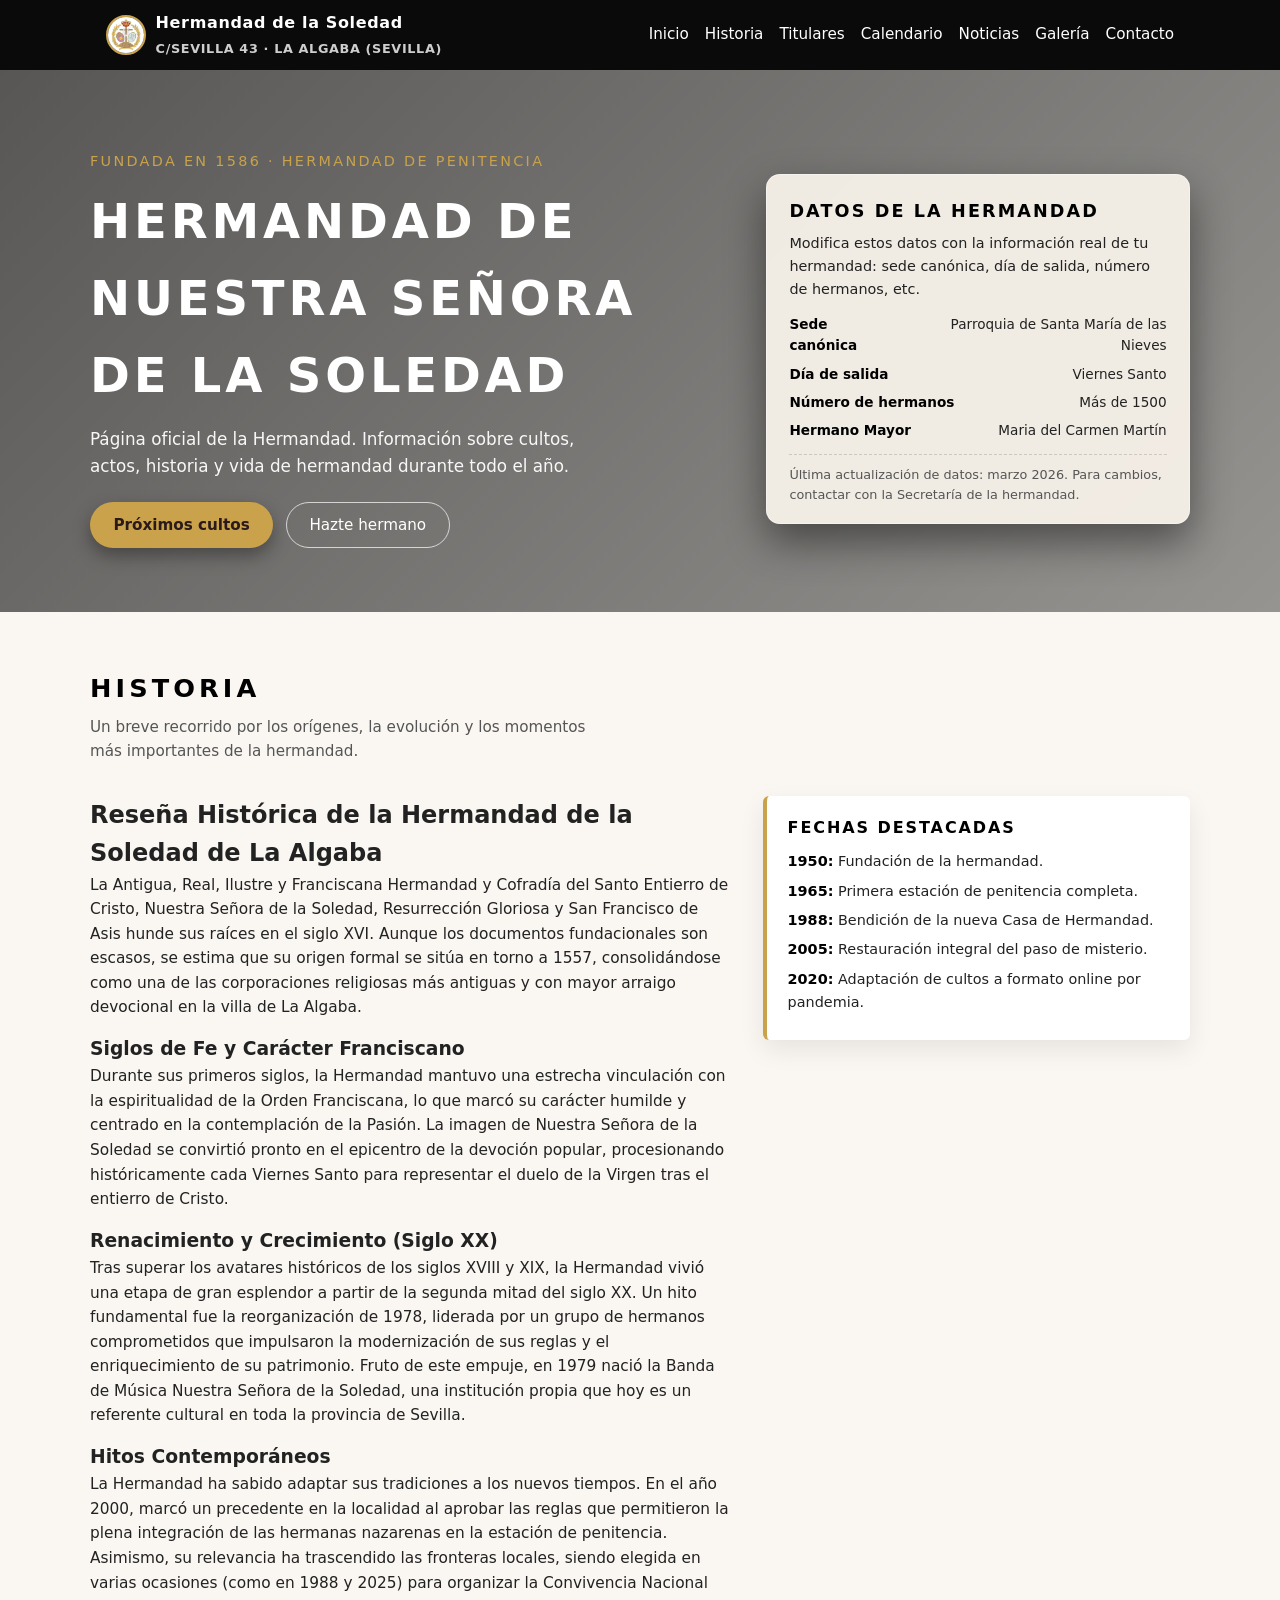
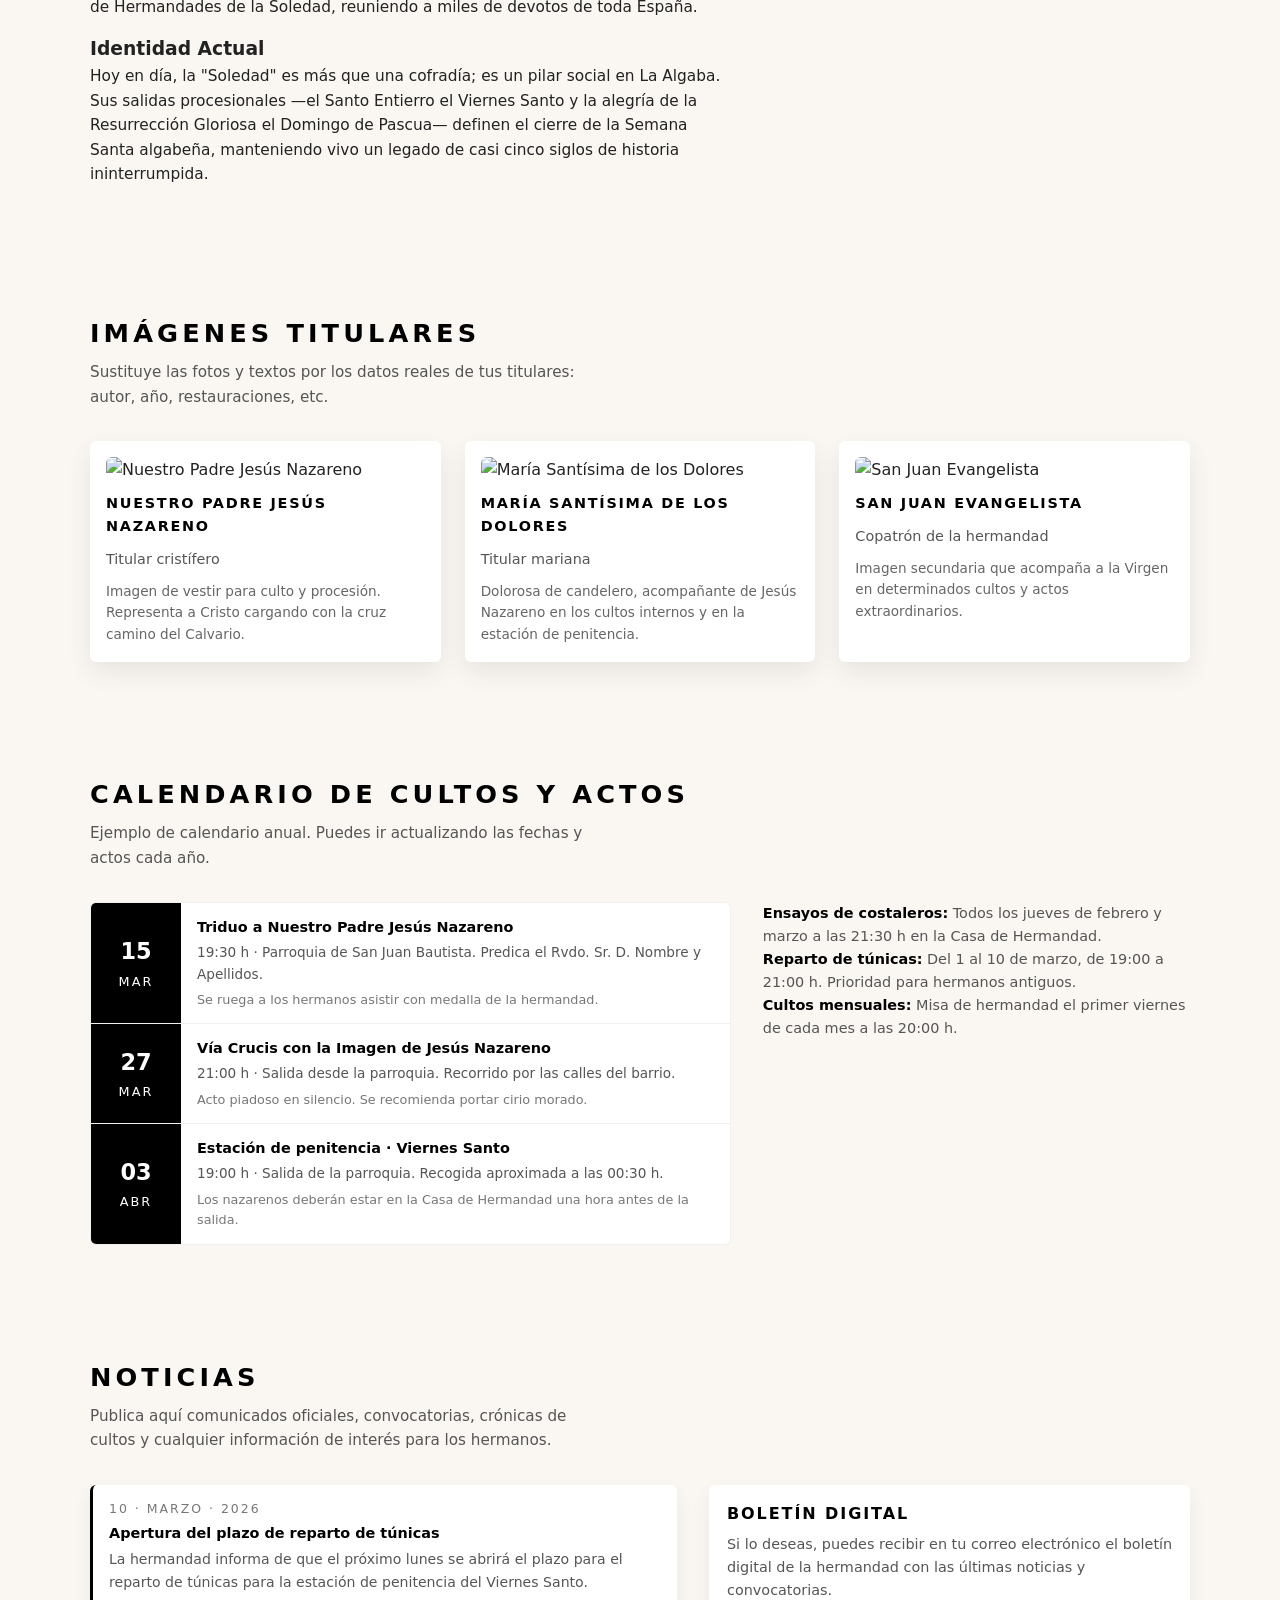
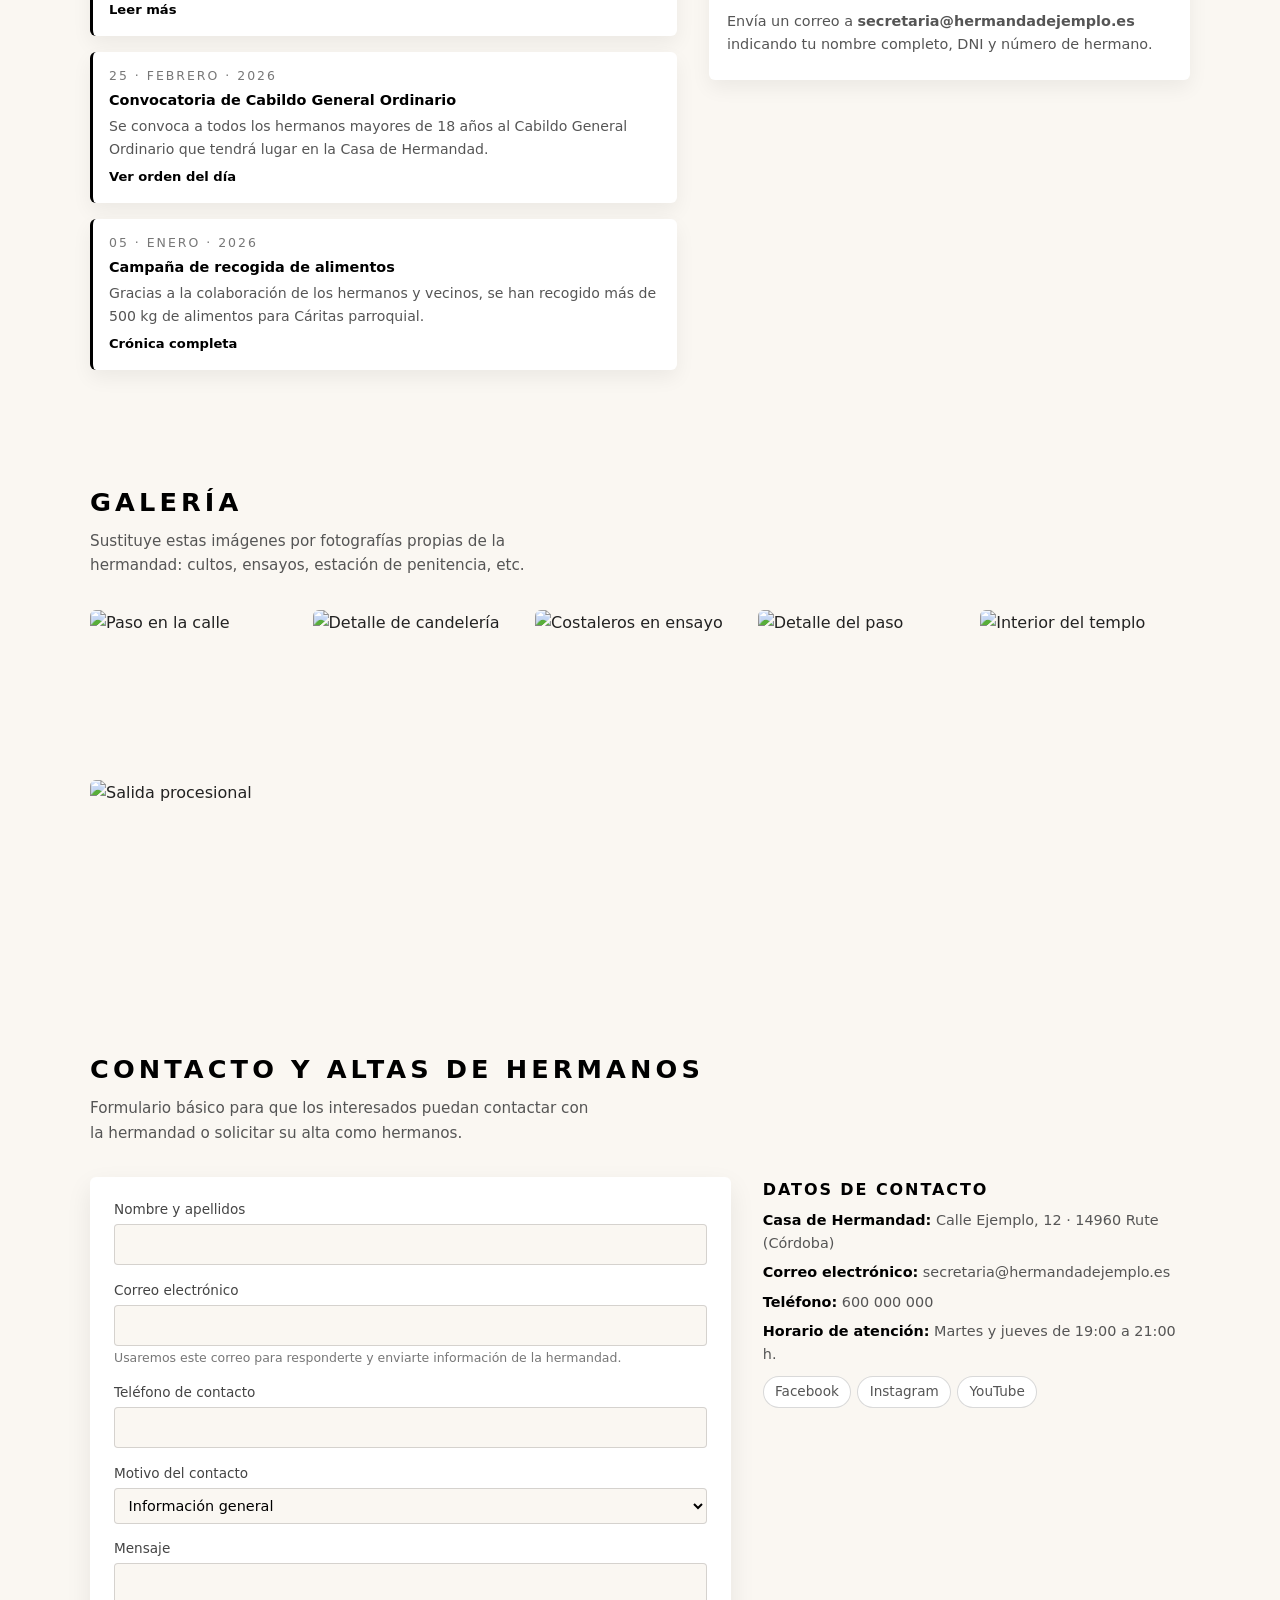
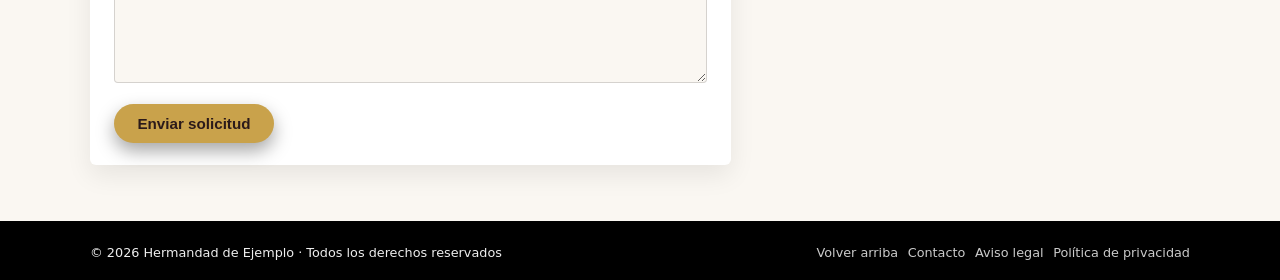
==== commit 89c6e216: "Wed" ====
--- a/Web hermandad/index.html
+++ b/Web hermandad/index.html
@@ -2,9 +2,9 @@
 <html lang="es">
 <head>
   <meta charset="UTF-8" />
-  <title>Hermandad de Ejemplo</title>
+  <title>Hermandad de la Soledad</title>
   <meta name="viewport" content="width=device-width, initial-scale=1" />
-  <meta name="description" content="Página oficial de la Hermandad de Ejemplo" />
+  <meta name="description" content="Página oficial de la Hermandad de la Soledad" />
   <link rel="stylesheet" href="css/style.css">
 </head>
 <body>
@@ -13,13 +13,10 @@
     <nav class="nav">
       <div class="nav-logo">
         <!-- Sustituye la imagen por el escudo de la hermandad -->
-        <img
-          src="https://images.pexels.com/photos/220444/pexels-photo-220444.jpeg?auto=compress&cs=tinysrgb&w=400"
-          alt="Escudo Hermandad"
-        />
+        <img src="images/escudo1.jpg" alt="escudo hermandad">
         <div>
-          <div>Hermandad de Ejemplo</div>
-          <span>Rute · Andalucía</span>
+          <div>Hermandad de la Soledad</div>
+          <span>c/Sevilla 43 · La Algaba (Sevilla)</span>
         </div>
       </div>
       <div class="nav-links" id="navLinks">
@@ -42,8 +39,8 @@
     <section class="hero">
       <div class="hero-inner">
         <div>
-          <div class="hero-meta">Fundada en 1950 · Hermandad de Penitencia</div>
-          <h1 class="hero-title">Hermandad de Nuestro Padre Jesús Nazareno</h1>
+          <div class="hero-meta">Fundada en 1586 · Hermandad de Penitencia</div>
+          <h1 class="hero-title">Hermandad de Nuestra Señora de la Soledad</h1>
           <p class="hero-subtitle">
             Página oficial de la Hermandad. Información sobre cultos, actos, historia y vida de hermandad
             durante todo el año.
@@ -65,7 +62,7 @@
           </p>
           <div class="hero-card-row">
             <div class="hero-card-label">Sede canónica</div>
-            <div class="hero-card-value">Parroquia de San Juan Bautista</div>
+            <div class="hero-card-value">Parroquia de Santa María de las Nieves</div>
           </div>
           <div class="hero-card-row">
             <div class="hero-card-label">Día de salida</div>
@@ -73,11 +70,11 @@
           </div>
           <div class="hero-card-row">
             <div class="hero-card-label">Número de hermanos</div>
-            <div class="hero-card-value">Más de 500</div>
+            <div class="hero-card-value">Más de 1500</div>
           </div>
           <div class="hero-card-row">
             <div class="hero-card-label">Hermano Mayor</div>
-            <div class="hero-card-value">Nombre y Apellidos</div>
+            <div class="hero-card-value">Maria del Carmen Martín</div>
           </div>
           <div class="hero-card-footer">
             Última actualización de datos: marzo 2026. Para cambios, contactar con la Secretaría de la
@@ -96,23 +93,35 @@
         </p>
         <div class="historia-grid">
           <div class="historia-text">
-            <p>
-              La Hermandad de Nuestro Padre Jesús Nazareno fue fundada a mediados del siglo XX, fruto de la
-              devoción popular y del deseo de un grupo de fieles de dar culto público a la Sagrada Imagen.
-            </p>
-            <p>
-              A lo largo de las décadas, la hermandad ha ido creciendo en número de hermanos y en patrimonio
-              artístico, incorporando nuevos enseres, restaurando sus imágenes titulares y consolidando sus
-              cultos internos y externos.
-            </p>
-            <p>
-              La estación de penitencia en la tarde del Viernes Santo se ha convertido en una de las citas
-              más esperadas de la Semana Santa de la localidad, destacando por el recogimiento, el silencio
-              y la sobriedad de su cortejo.
-            </p>
-            <p>
-              Además de la Semana Santa, la hermandad mantiene una intensa vida durante todo el año, con
-              cultos mensuales, acciones caritativas y actividades formativas dirigidas a jóvenes y adultos.
+            <h2>
+              Reseña Histórica de la Hermandad de la Soledad de La Algaba
+            </h2>
+            <p>
+              La Antigua, Real, Ilustre y Franciscana Hermandad y Cofradía del Santo Entierro de Cristo, Nuestra Señora de la Soledad, Resurrección Gloriosa y San Francisco de Asis hunde sus raíces en el siglo XVI. Aunque los documentos fundacionales son escasos, se estima que su origen formal se sitúa en torno a 1557, consolidándose como una de las corporaciones religiosas más antiguas y con mayor arraigo devocional en la villa de La Algaba.
+            </p>
+            <h3>
+              Siglos de Fe y Carácter Franciscano
+            </h3>
+            <p>
+              Durante sus primeros siglos, la Hermandad mantuvo una estrecha vinculación con la espiritualidad de la Orden Franciscana, lo que marcó su carácter humilde y centrado en la contemplación de la Pasión. La imagen de Nuestra Señora de la Soledad se convirtió pronto en el epicentro de la devoción popular, procesionando históricamente cada Viernes Santo para representar el duelo de la Virgen tras el entierro de Cristo.
+            </p>
+            <h3>
+              Renacimiento y Crecimiento (Siglo XX)
+            </h3>
+            <p>
+              Tras superar los avatares históricos de los siglos XVIII y XIX, la Hermandad vivió una etapa de gran esplendor a partir de la segunda mitad del siglo XX. Un hito fundamental fue la reorganización de 1978, liderada por un grupo de hermanos comprometidos que impulsaron la modernización de sus reglas y el enriquecimiento de su patrimonio. Fruto de este empuje, en 1979 nació la Banda de Música Nuestra Señora de la Soledad, una institución propia que hoy es un referente cultural en toda la provincia de Sevilla.
+            </p>
+            <h3>
+              Hitos Contemporáneos
+            </h3>
+            <p>
+              La Hermandad ha sabido adaptar sus tradiciones a los nuevos tiempos. En el año 2000, marcó un precedente en la localidad al aprobar las reglas que permitieron la plena integración de las hermanas nazarenas en la estación de penitencia. Asimismo, su relevancia ha trascendido las fronteras locales, siendo elegida en varias ocasiones (como en 1988 y 2025) para organizar la Convivencia Nacional de Hermandades de la Soledad, reuniendo a miles de devotos de toda España.
+            </p>
+            <h3>
+              Identidad Actual
+            </h3>
+            <p>
+              Hoy en día, la "Soledad" es más que una cofradía; es un pilar social en La Algaba. Sus salidas procesionales —el Santo Entierro el Viernes Santo y la alegría de la Resurrección Gloriosa el Domingo de Pascua— definen el cierre de la Semana Santa algabeña, manteniendo vivo un legado de casi cinco siglos de historia ininterrumpida.
             </p>
           </div>
           <aside class="historia-datos">
--- a/Web hermandad/css/style.css
+++ b/Web hermandad/css/style.css
@@ -37,7 +37,7 @@
       position: sticky;
       top: 0;
       z-index: 100;
-      background: rgba(43, 26, 26, 0.96);
+      background: rgba(0, 0, 0, 0.96);
       backdrop-filter: blur(6px);
       color: #fff;
     }
